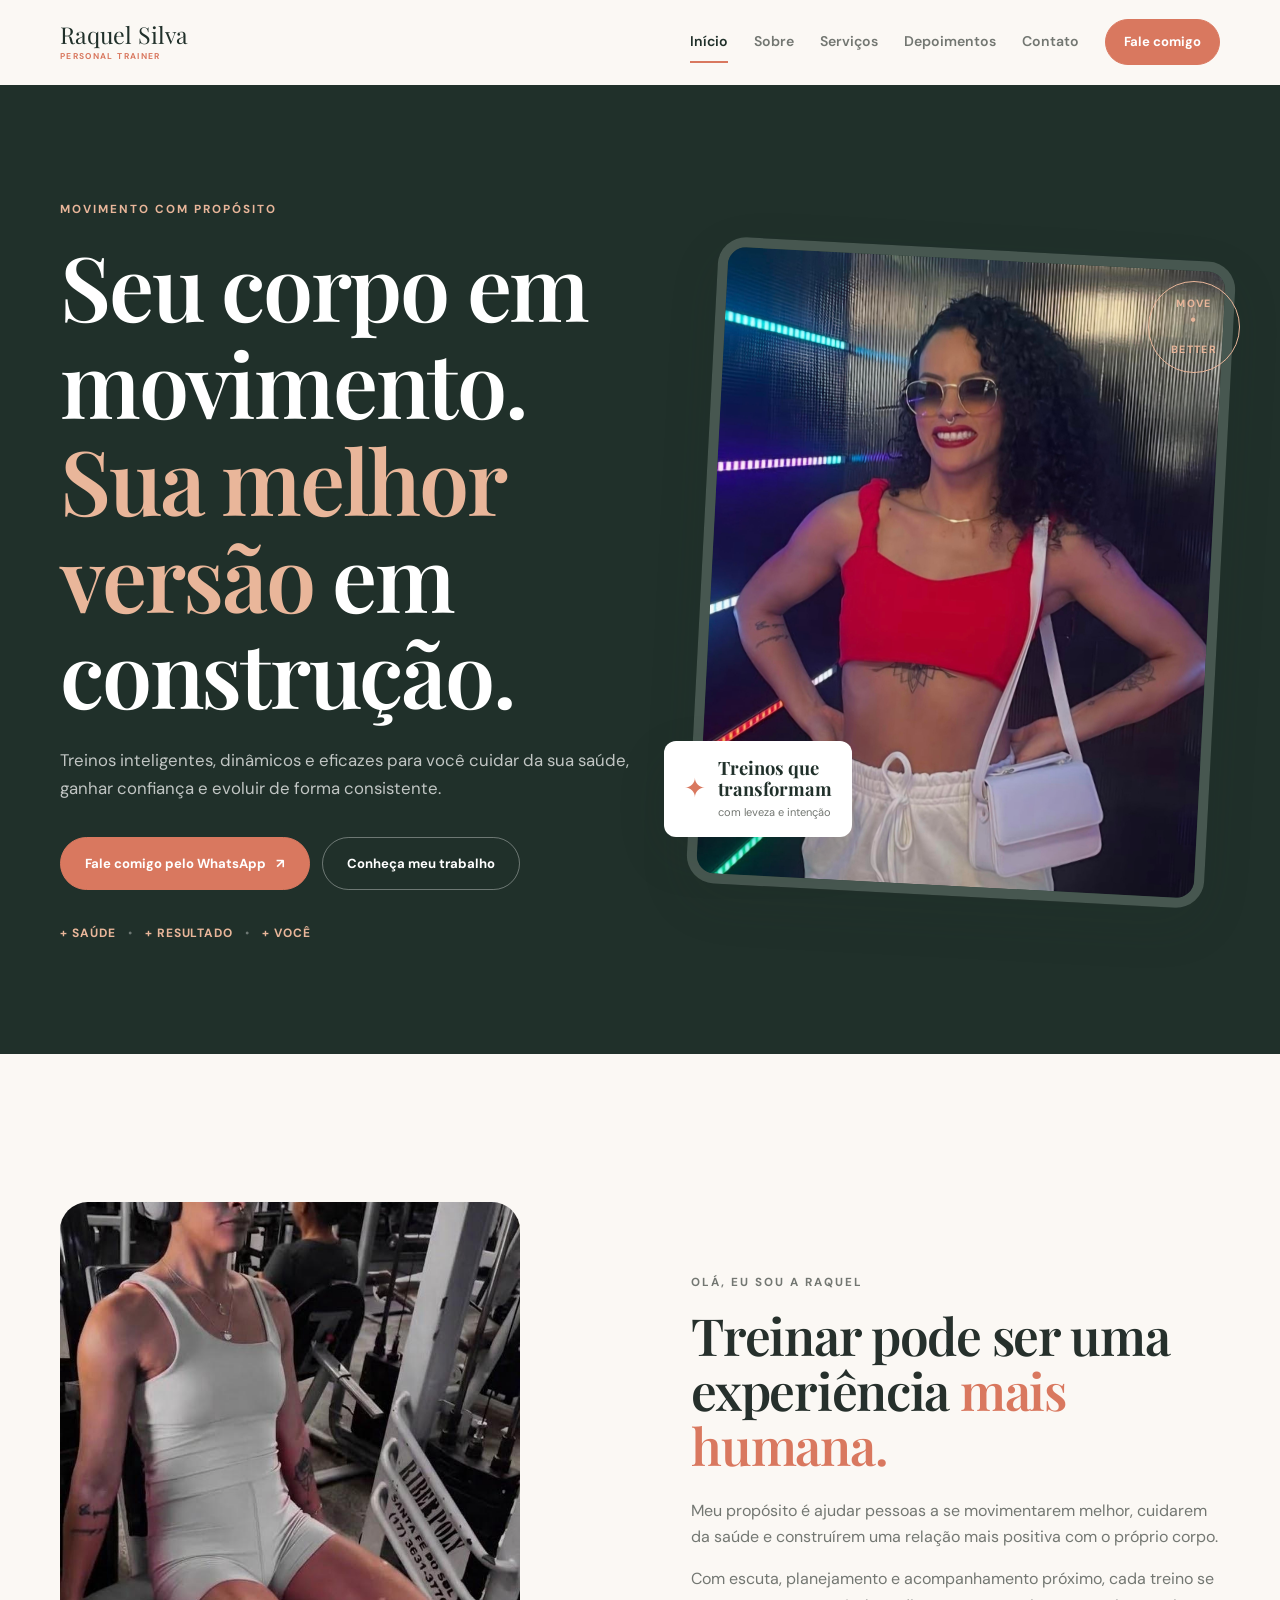
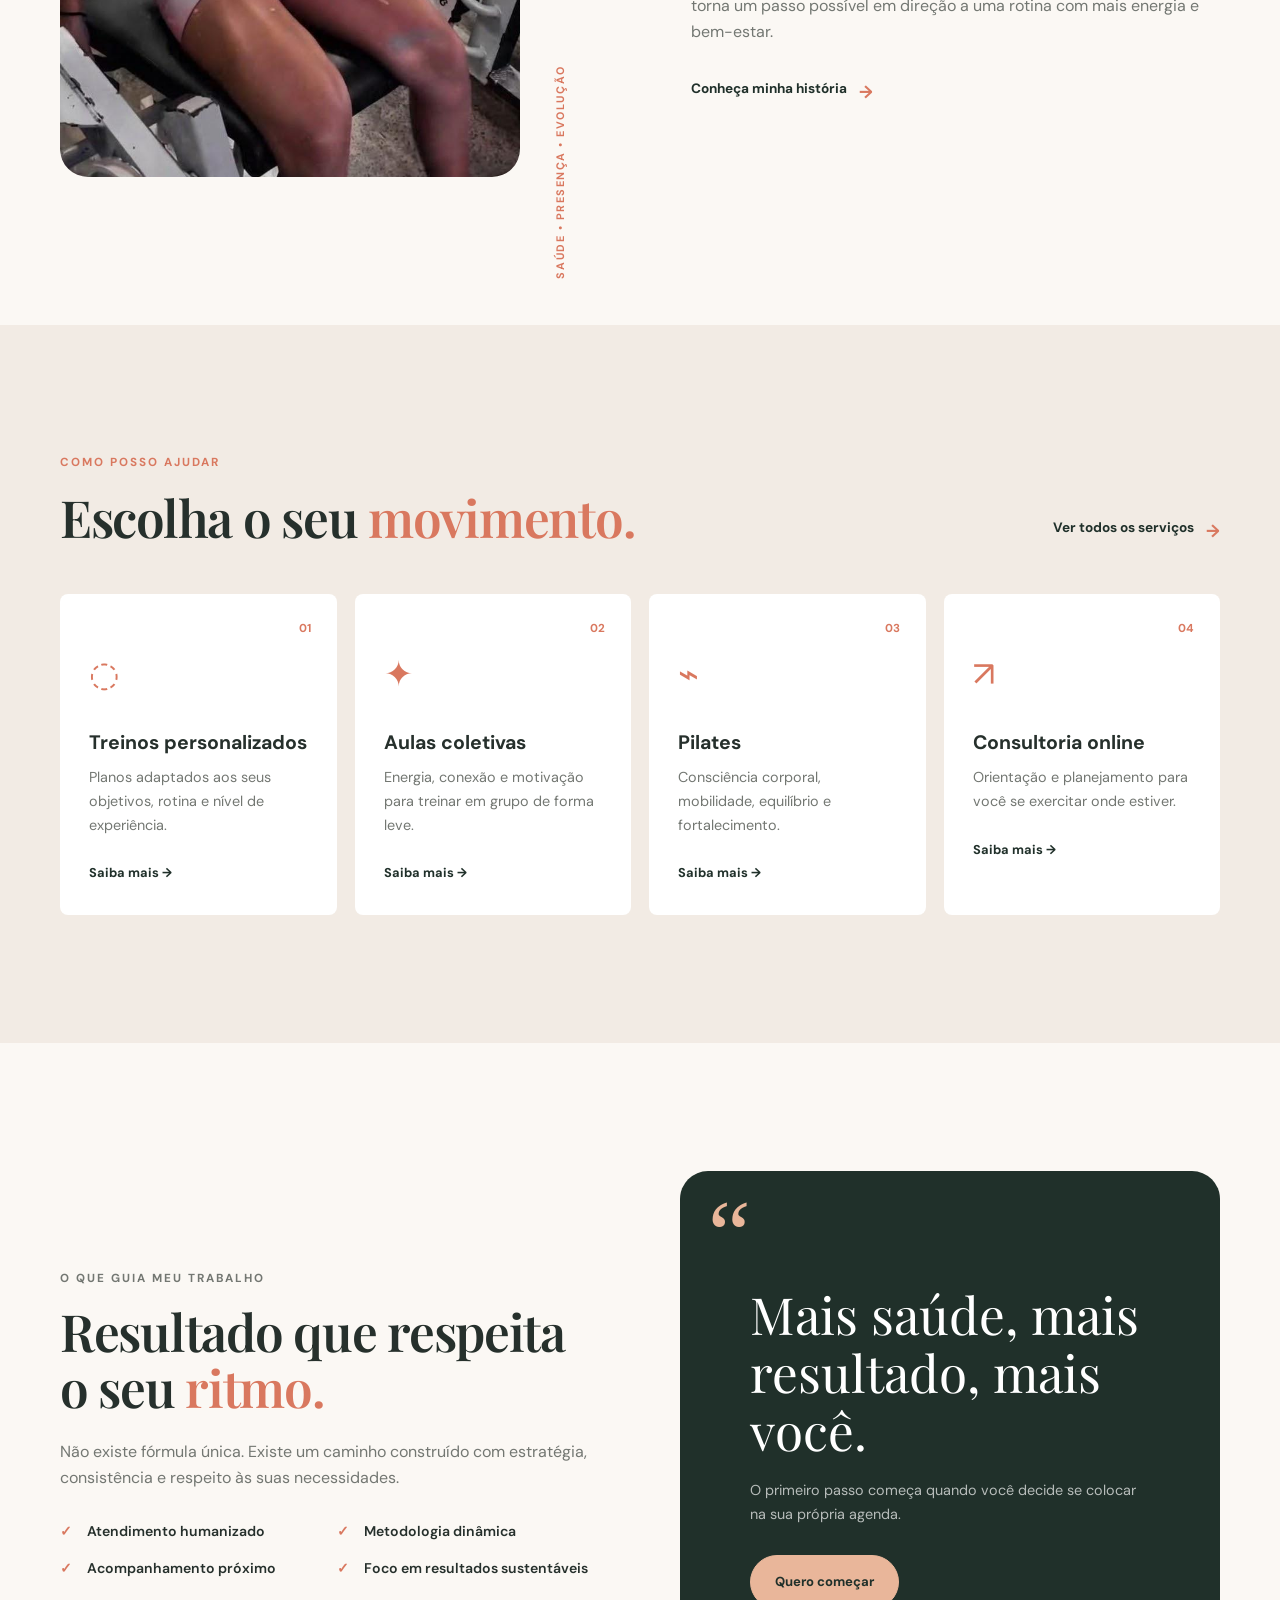
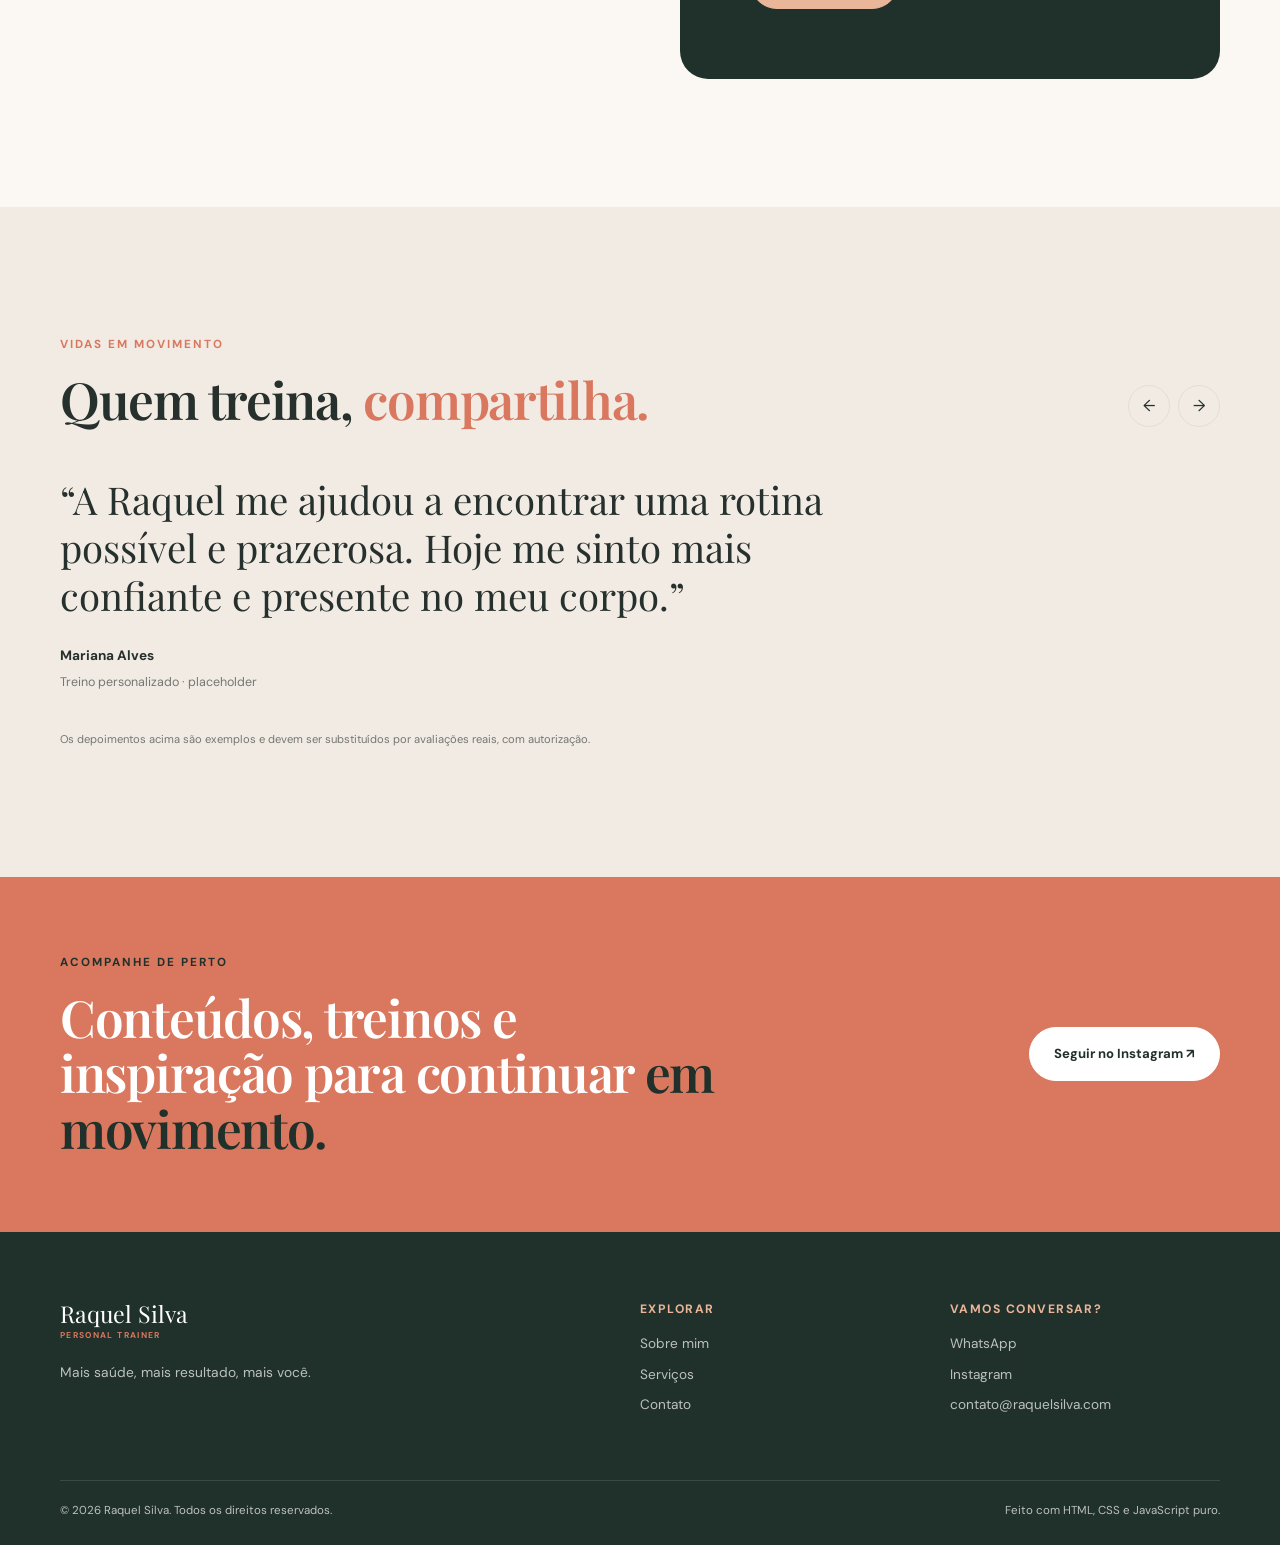
==== index.html @ 31d825fd "Commit Inicial" ====
<!DOCTYPE html>
<html lang="pt-BR">
<head>
  <meta charset="UTF-8">
  <meta name="viewport" content="width=device-width, initial-scale=1.0">
  <meta name="description" content="Raquel Silva Personal Trainer: treinos inteligentes, Pilates, aulas coletivas e consultoria online em Novo Gama, Santa Maria, Gama e proximidades.">
  <meta name="theme-color" content="#20302a">
  <meta property="og:title" content="Raquel Silva | Personal Trainer">
  <meta property="og:description" content="Mais saúde, mais resultado, mais você.">
  <title>Raquel Silva | Personal Trainer</title>
  <link rel="preconnect" href="https://fonts.googleapis.com">
  <link rel="preconnect" href="https://fonts.gstatic.com" crossorigin>
  <link href="https://fonts.googleapis.com/css2?family=DM+Sans:wght@400;500;600;700&family=Playfair+Display:wght@600;700&display=swap" rel="stylesheet">
  <link rel="stylesheet" href="assets/css/style.css">
  <link rel="stylesheet" href="assets/css/responsive.css">
  <script defer src="assets/js/main.js"></script>
  <script defer src="assets/js/carousel.js"></script>
</head>
<body>
  <a class="skip-link" href="#conteudo">Pular para o conteúdo</a>
  <header class="site-header" id="topo">
    <div class="container nav-wrapper">
      <a class="brand" href="index.html" aria-label="Raquel Silva, página inicial"><span>Raquel Silva</span><small>PERSONAL TRAINER</small></a>
      <button class="menu-toggle" type="button" aria-expanded="false" aria-controls="menu-principal" aria-label="Abrir menu"><span></span><span></span><span></span></button>
      <nav class="main-nav" id="menu-principal" aria-label="Navegação principal">
        <a class="active" href="index.html">Início</a><a href="sobre.html">Sobre</a><a href="servicos.html">Serviços</a><a href="index.html#depoimentos">Depoimentos</a><a href="contato.html">Contato</a>
        <a class="button button-small" data-whatsapp href="#">Fale comigo</a>
      </nav>
    </div>
  </header>

  <main id="conteudo">
    <section class="hero section-dark">
      <div class="container hero-grid">
        <div class="hero-copy reveal">
          <p class="eyebrow">Movimento com propósito</p>
          <h1>Seu corpo em movimento. <em>Sua melhor versão</em> em construção.</h1>
          <p class="hero-text">Treinos inteligentes, dinâmicos e eficazes para você cuidar da sua saúde, ganhar confiança e evoluir de forma consistente.</p>
          <div class="button-group"><a class="button" data-whatsapp href="#">Fale comigo pelo WhatsApp <span>↗</span></a><a class="button button-ghost-light" href="sobre.html">Conheça meu trabalho</a></div>
          <div class="hero-proof"><strong>+ saúde</strong><span>•</span><strong>+ resultado</strong><span>•</span><strong>+ você</strong></div>
        </div>
        <div class="hero-visual reveal" aria-label="Imagem ilustrativa de treino funcional">
          <div class="image-frame"><img src="assets/images/raquel/raquel.jpg" alt="Mulher realizando exercício físico em um ambiente iluminado" fetchpriority="high"></div>
          <div class="floating-card"><span class="spark">✦</span><div><strong>Treinos que<br>transformam</strong><small>com leveza e intenção</small></div></div>
          <div class="circle-stamp">MOVE<br><span>•</span><br>BETTER</div>
        </div>
      </div>
    </section>

    <section class="section intro-section">
      <div class="container two-columns align-center">
        <div class="image-stack reveal"><div class="image-frame image-frame-small"><img src="assets/images/raquel/raquel_treinando.jpg" alt="Pessoa praticando exercício com atenção e equilíbrio" loading="lazy"></div><span class="vertical-label">SAÚDE • PRESENÇA • EVOLUÇÃO</span></div>
        <div class="section-copy reveal"><p class="eyebrow">Olá, eu sou a Raquel</p><h2>Treinar pode ser uma experiência <em>mais humana.</em></h2><p>Meu propósito é ajudar pessoas a se movimentarem melhor, cuidarem da saúde e construírem uma relação mais positiva com o próprio corpo.</p><p>Com escuta, planejamento e acompanhamento próximo, cada treino se torna um passo possível em direção a uma rotina com mais energia e bem-estar.</p><a class="text-link" href="sobre.html">Conheça minha história <span>→</span></a></div>
      </div>
    </section>

    <section class="section section-soft" id="servicos">
      <div class="container"><div class="section-heading"><div><p class="eyebrow">Como posso ajudar</p><h2>Escolha o seu <em>movimento.</em></h2></div><a class="text-link desktop-only" href="servicos.html">Ver todos os serviços <span>→</span></a></div>
        <div class="services-grid">
          <article class="service-card reveal"><span class="card-number">01</span><div class="service-icon">◌</div><h3>Treinos personalizados</h3><p>Planos adaptados aos seus objetivos, rotina e nível de experiência.</p><a href="servicos.html#personalizados" aria-label="Saiba mais sobre treinos personalizados">Saiba mais →</a></article>
          <article class="service-card reveal"><span class="card-number">02</span><div class="service-icon">✦</div><h3>Aulas coletivas</h3><p>Energia, conexão e motivação para treinar em grupo de forma leve.</p><a href="servicos.html#coletivas" aria-label="Saiba mais sobre aulas coletivas">Saiba mais →</a></article>
          <article class="service-card reveal"><span class="card-number">03</span><div class="service-icon">⌁</div><h3>Pilates</h3><p>Consciência corporal, mobilidade, equilíbrio e fortalecimento.</p><a href="servicos.html#pilates" aria-label="Saiba mais sobre Pilates">Saiba mais →</a></article>
          <article class="service-card reveal"><span class="card-number">04</span><div class="service-icon">↗</div><h3>Consultoria online</h3><p>Orientação e planejamento para você se exercitar onde estiver.</p><a href="servicos.html#online" aria-label="Saiba mais sobre consultoria online">Saiba mais →</a></article>
        </div>
      </div>
    </section>

    <section class="section philosophy-section"><div class="container philosophy-grid"><div class="section-copy reveal"><p class="eyebrow">O que guia meu trabalho</p><h2>Resultado que respeita o seu <em>ritmo.</em></h2><p>Não existe fórmula única. Existe um caminho construído com estratégia, consistência e respeito às suas necessidades.</p><ul class="check-list"><li>Atendimento humanizado</li><li>Metodologia dinâmica</li><li>Acompanhamento próximo</li><li>Foco em resultados sustentáveis</li></ul></div><div class="quote-card reveal"><span class="quote-mark">“</span><blockquote>Mais saúde, mais resultado, mais você.</blockquote><p>O primeiro passo começa quando você decide se colocar na sua própria agenda.</p><a class="button" data-whatsapp href="#">Quero começar</a></div></div></section>

    <section class="section section-soft" id="depoimentos"><div class="container"><div class="section-heading"><div><p class="eyebrow">Vidas em movimento</p><h2>Quem treina, <em>compartilha.</em></h2></div><div class="carousel-controls"><button class="carousel-button" data-carousel-prev aria-label="Depoimento anterior">←</button><button class="carousel-button" data-carousel-next aria-label="Próximo depoimento">→</button></div></div>
      <div class="testimonials" data-carousel><article class="testimonial active"><p>“A Raquel me ajudou a encontrar uma rotina possível e prazerosa. Hoje me sinto mais confiante e presente no meu corpo.”</p><strong>Mariana Alves</strong><small>Treino personalizado · placeholder</small></article><article class="testimonial"><p>“As aulas são dinâmicas e acolhedoras. Saio de cada encontro com a sensação de que fiz algo por mim.”</p><strong>Camila Rocha</strong><small>Pilates · placeholder</small></article><article class="testimonial"><p>“O acompanhamento online trouxe organização para os meus treinos e respeitou completamente o meu ritmo.”</p><strong>Juliana Martins</strong><small>Consultoria online · placeholder</small></article></div><p class="placeholder-note">Os depoimentos acima são exemplos e devem ser substituídos por avaliações reais, com autorização.</p>
    </div></section>

    <section class="instagram-banner"><div class="container instagram-content"><div><p class="eyebrow">Acompanhe de perto</p><h2>Conteúdos, treinos e inspiração para continuar <em>em movimento.</em></h2></div><a class="button button-light" data-instagram href="#" target="_blank" rel="noopener noreferrer">Seguir no Instagram ↗</a></div></section>
  </main>
  <footer class="site-footer"><div class="container footer-grid"><div><a class="brand brand-light" href="index.html"><span>Raquel Silva</span><small>PERSONAL TRAINER</small></a><p>Mais saúde, mais resultado, mais você.</p></div><div><h3>Explorar</h3><a href="sobre.html">Sobre mim</a><a href="servicos.html">Serviços</a><a href="contato.html">Contato</a></div><div><h3>Vamos conversar?</h3><a data-whatsapp href="#">WhatsApp</a><a data-instagram href="#" target="_blank" rel="noopener noreferrer">Instagram</a><a href="mailto:contato@raquelsilva.com">contato@raquelsilva.com</a></div></div><div class="container footer-bottom"><span>© <span data-year></span> Raquel Silva. Todos os direitos reservados.</span><span>Feito com HTML, CSS e JavaScript puro.</span></div></footer>
</body>
</html>
---- assets/css/style.css ----
:root{--primary:#20302a;--primary-2:#2d4038;--secondary:#d9785f;--accent:#e9b69a;--bg:#fbf8f4;--surface:#fff;--soft:#f2ebe4;--text:#26302c;--muted:#737772;--line:#e5ddd5;--success:#25d366;--shadow:0 18px 50px rgba(32,48,42,.12);--radius:8px;--radius-lg:28px;--transition:250ms ease}*{box-sizing:border-box;margin:0;padding:0}html{scroll-behavior:smooth}body{background:var(--bg);color:var(--text);font-family:'DM Sans',sans-serif;font-size:16px;line-height:1.65;overflow-x:hidden}body.menu-open{overflow:hidden}img{display:block;max-width:100%;height:auto}a{color:inherit;text-decoration:none}button,input,textarea,select{font:inherit}button{cursor:pointer}h1,h2{font-family:'Playfair Display',serif;font-weight:600;line-height:1.08;letter-spacing:-.025em}h1{font-size:clamp(2.8rem,7vw,5.8rem)}h2{font-size:clamp(2.1rem,4vw,3.8rem)}h3{line-height:1.2}.container{width:min(1160px,calc(100% - 40px));margin-inline:auto}.narrow{max-width:780px}.section{padding:clamp(76px,10vw,140px) 0}.section-soft{background:var(--soft)}.section-dark{background:var(--primary);color:#fff}.center{text-align:center}.eyebrow{color:var(--secondary);font-size:.73rem;font-weight:700;letter-spacing:.17em;text-transform:uppercase;margin-bottom:18px}.section-dark .eyebrow{color:var(--accent)}em{color:var(--secondary);font-style:normal}.section-dark em{color:var(--accent)}.site-header{background:rgba(251,248,244,.94);border-bottom:1px solid transparent;position:sticky;top:0;z-index:20;transition:box-shadow var(--transition),background var(--transition)}.site-header.scrolled{box-shadow:0 8px 25px rgba(32,48,42,.08);border-color:var(--line)}.nav-wrapper{align-items:center;display:flex;justify-content:space-between;min-height:84px}.brand{display:flex;flex-direction:column;font-family:'Playfair Display',serif;font-size:1.45rem;line-height:1;color:var(--primary)}.brand small{color:var(--secondary);font-family:'DM Sans',sans-serif;font-size:.53rem;font-weight:700;letter-spacing:.16em;margin-top:7px}.brand-light{color:#fff}.main-nav{align-items:center;display:flex;gap:26px}.main-nav>a:not(.button){color:var(--muted);font-size:.88rem;font-weight:600;position:relative}.main-nav>a:not(.button):after{background:var(--secondary);bottom:-9px;content:'';height:2px;left:0;position:absolute;transform:scaleX(0);transform-origin:left;transition:transform var(--transition);width:100%}.main-nav>a:not(.button):hover,.main-nav>a.active{color:var(--primary)}.main-nav>a:hover:after,.main-nav>a.active:after{transform:scaleX(1)}.button{align-items:center;background:var(--secondary);border:1px solid var(--secondary);border-radius:99px;color:#fff;display:inline-flex;font-size:.82rem;font-weight:700;gap:10px;justify-content:center;padding:15px 24px;transition:transform var(--transition),background var(--transition),box-shadow var(--transition)}.button:hover{background:#c86650;box-shadow:0 10px 25px rgba(217,120,95,.25);transform:translateY(-2px)}.button-small{padding:11px 18px!important;color:#fff!important}.button-ghost-light{background:transparent;border-color:rgba(255,255,255,.35)}.button-ghost-light:hover{background:#fff;color:var(--primary)}.button-light{background:#fff;border-color:#fff;color:var(--primary)}.button-outline{background:transparent;border-color:var(--primary);color:var(--primary)}.button-outline:hover{background:var(--primary);color:#fff}.menu-toggle{background:none;border:0;display:none}.skip-link{background:var(--secondary);color:#fff;left:10px;padding:8px 14px;position:fixed;top:-100px;z-index:30}.skip-link:focus{top:10px}.hero{padding:clamp(70px,9vw,130px) 0 110px}.hero-grid{align-items:center;display:grid;gap:70px;grid-template-columns:1.05fr .95fr}.hero-copy h1{margin-bottom:26px;max-width:720px}.hero-text{color:rgba(255,255,255,.72);font-size:1.05rem;max-width:570px}.button-group{display:flex;flex-wrap:wrap;gap:12px;margin:34px 0}.hero-proof{align-items:center;color:var(--accent);display:flex;font-size:.75rem;gap:12px;letter-spacing:.08em;text-transform:uppercase}.hero-proof span{color:rgba(255,255,255,.35)}.hero-visual{position:relative}.image-frame{border-radius:var(--radius-lg);overflow:hidden}.hero-visual .image-frame{aspect-ratio:4/5;background:var(--primary-2);border:10px solid rgba(255,255,255,.12);box-shadow:var(--shadow);transform:rotate(3deg)}.hero-visual img{height:100%;object-fit:cover;width:100%}.floating-card{align-items:center;background:#fff;border-radius:12px;bottom:9%;box-shadow:var(--shadow);color:var(--primary);display:flex;gap:12px;left:-38px;padding:16px 20px;position:absolute}.floating-card strong{display:block;font-family:'Playfair Display',serif;font-size:1.15rem;line-height:1.15}.floating-card small{color:var(--muted);display:block;font-size:.69rem;margin-top:4px}.spark{color:var(--secondary);font-size:1.6rem}.circle-stamp{align-items:center;border:1px solid var(--accent);border-radius:50%;color:var(--accent);display:flex;flex-direction:column;font-size:.66rem;font-weight:700;height:92px;justify-content:center;letter-spacing:.12em;line-height:1.25;position:absolute;right:-20px;text-align:center;top:5%;width:92px}.circle-stamp span{font-size:1rem}.two-columns{display:grid;gap:clamp(45px,8vw,110px);grid-template-columns:1fr 1fr}.align-center{align-items:center}.image-stack{padding:20px 25px 20px 0;position:relative}.image-frame-small{aspect-ratio:4/5;max-width:460px}.image-frame-small img{height:100%;object-fit:cover;width:100%}.vertical-label{bottom:16px;color:var(--secondary);font-size:.68rem;font-weight:700;letter-spacing:.14em;position:absolute;right:-78px;transform:rotate(-90deg)}.section-copy h2{margin-bottom:24px}.section-copy p{color:var(--muted);margin-bottom:16px}.text-link{color:var(--primary);display:inline-flex;font-size:.85rem;font-weight:700;gap:12px;margin-top:16px}.text-link span{color:var(--secondary);font-size:1.1rem;transition:transform var(--transition)}.text-link:hover span{transform:translateX(5px)}.section-heading{align-items:end;display:flex;justify-content:space-between;margin-bottom:48px}.section-heading h2{max-width:650px}.services-grid{display:grid;gap:18px;grid-template-columns:repeat(4,1fr)}.service-card{background:var(--surface);border:1px solid transparent;border-radius:var(--radius);min-height:310px;padding:28px;position:relative;transition:transform var(--transition),box-shadow var(--transition)}.service-card:hover{box-shadow:var(--shadow);transform:translateY(-7px)}.card-number{color:var(--secondary);font-size:.72rem;font-weight:700;position:absolute;right:25px;top:24px}.service-icon{color:var(--secondary);font-size:2.2rem;margin:22px 0 28px}.service-card h3{font-size:1.22rem;margin-bottom:12px}.service-card p{color:var(--muted);font-size:.9rem;margin-bottom:22px}.service-card a{color:var(--primary);font-size:.8rem;font-weight:700}.philosophy-grid{align-items:center;display:grid;gap:80px;grid-template-columns:1fr 1fr}.check-list{display:grid;gap:14px;grid-template-columns:1fr 1fr;list-style:none;margin-top:28px}.check-list li{font-size:.88rem;font-weight:600;padding-left:27px;position:relative}.check-list li:before{color:var(--secondary);content:'✓';font-weight:700;left:0;position:absolute}.quote-card{background:var(--primary);border-radius:var(--radius-lg);color:#fff;padding:clamp(34px,6vw,70px);position:relative}.quote-mark{color:var(--accent);font-family:Georgia,serif;font-size:6rem;left:28px;line-height:1;position:absolute;top:15px}.quote-card blockquote{font-family:'Playfair Display',serif;font-size:clamp(2rem,4vw,3.2rem);line-height:1.13;margin:45px 0 20px}.quote-card p{color:rgba(255,255,255,.68);font-size:.9rem;margin-bottom:28px}.quote-card .button{background:var(--accent);border-color:var(--accent);color:var(--primary)}.carousel-controls{display:flex;gap:8px}.carousel-button{background:transparent;border:1px solid var(--line);border-radius:50%;color:var(--primary);height:42px;transition:all var(--transition);width:42px}.carousel-button:hover{background:var(--primary);color:#fff}.testimonials{min-height:180px;position:relative}.testimonial{display:none;max-width:800px}.testimonial.active{display:block}.testimonial p{font-family:'Playfair Display',serif;font-size:clamp(1.6rem,3vw,2.4rem);line-height:1.25;margin-bottom:26px}.testimonial strong,.testimonial small{display:block}.testimonial strong{font-size:.85rem}.testimonial small{color:var(--muted);font-size:.78rem;margin-top:4px}.placeholder-note{color:var(--muted);font-size:.7rem;margin-top:38px}.instagram-banner{background:var(--secondary);color:#fff;padding:76px 0}.instagram-content{align-items:center;display:flex;gap:30px;justify-content:space-between}.instagram-banner .eyebrow{color:var(--primary)}.instagram-banner h2{font-size:clamp(2rem,4vw,3.5rem);max-width:700px}.instagram-banner em{color:var(--primary)}.site-footer{background:var(--primary);color:rgba(255,255,255,.7);padding:70px 0 25px}.footer-grid{display:grid;gap:40px;grid-template-columns:2fr 1fr 1fr}.footer-grid p{font-size:.86rem;margin-top:20px}.footer-grid h3{color:var(--accent);font-size:.76rem;letter-spacing:.12em;margin-bottom:17px;text-transform:uppercase}.footer-grid>div>a:not(.brand){display:block;font-size:.85rem;margin:8px 0}.footer-grid>div>a:not(.brand):hover{color:#fff}.footer-bottom{border-top:1px solid rgba(255,255,255,.12);display:flex;font-size:.72rem;justify-content:space-between;margin-top:55px;padding-top:20px}.page-hero{padding:100px 0}.page-hero h1{max-width:800px}.page-hero p:not(.eyebrow){color:rgba(255,255,255,.7);font-size:1.05rem;margin-top:25px;max-width:620px}.values-grid{display:grid;gap:18px;grid-template-columns:repeat(4,1fr)}.value-card{background:#fff;border-radius:var(--radius);padding:30px}.value-card span,.detail-number{color:var(--secondary);font-size:.75rem;font-weight:700}.value-card h3{font-size:1.2rem;margin:35px 0 12px}.value-card p{color:var(--muted);font-size:.9rem}.cta-section{background:var(--accent);padding:100px 0}.cta-section h2{margin-bottom:16px}.cta-section p:not(.eyebrow){margin-bottom:28px}.service-details{display:grid;gap:0}.service-detail{border-bottom:1px solid var(--line);display:grid;gap:40px;grid-template-columns:80px 1fr;padding:60px 0}.service-detail:first-child{padding-top:0}.service-detail h2{font-size:clamp(2rem,4vw,3.4rem);margin:8px 0 18px}.service-detail>div:last-child>p:not(.eyebrow){color:var(--muted);max-width:760px}.detail-columns{display:grid;gap:28px;grid-template-columns:1fr 1fr;margin:30px 0}.detail-columns h3{font-size:.9rem;margin-bottom:7px}.detail-columns p{color:var(--muted);font-size:.88rem}.contact-grid{display:grid;gap:80px;grid-template-columns:.8fr 1.2fr}.contact-intro h2{margin-bottom:22px}.contact-intro>p:not(.eyebrow){color:var(--muted);margin-bottom:35px}.contact-line{align-items:center;border-bottom:1px solid var(--line);display:flex;gap:16px;padding:17px 0}.contact-icon{align-items:center;border:1px solid var(--accent);border-radius:50%;color:var(--secondary);display:flex;font-size:1.1rem;height:39px;justify-content:center;width:39px}.contact-line small,.contact-line strong{display:block}.contact-line small{color:var(--muted);font-size:.7rem}.contact-line strong{font-size:.9rem}.availability{display:grid;gap:4px;margin-top:30px}.availability strong{font-size:.78rem;text-transform:uppercase}.availability span{color:var(--muted);font-size:.8rem}.form-card{background:#fff;border-radius:var(--radius-lg);box-shadow:var(--shadow);padding:clamp(25px,4vw,48px)}.form-row{display:grid;gap:18px;grid-template-columns:1fr 1fr}.field{margin-bottom:19px}.field label{display:block;font-size:.8rem;font-weight:700;margin-bottom:7px}.field input,.field select,.field textarea{background:var(--bg);border:1px solid var(--line);border-radius:5px;color:var(--text);outline:none;padding:13px 14px;resize:vertical;width:100%}.field input:focus,.field select:focus,.field textarea:focus{border-color:var(--secondary);box-shadow:0 0 0 3px rgba(217,120,95,.12)}.field.invalid input,.field.invalid select,.field.invalid textarea{border-color:#bd4c4c}.field-error{color:#bd4c4c;display:block;font-size:.7rem;min-height:18px;margin-top:4px}.checkbox-field{align-items:flex-start;display:flex;font-size:.75rem;gap:9px;margin:4px 0}.checkbox-field input{accent-color:var(--secondary);margin-top:4px}.checkbox-field+.field-error{margin-left:24px}.form-feedback{font-size:.82rem;margin-top:17px}.form-feedback.success{color:#2a7c50}.form-feedback.error{color:#bd4c4c}

.reveal{opacity:0;transform:translateY(18px);transition:opacity .7s ease,transform .7s ease}.reveal.is-visible{opacity:1;transform:none}
---- assets/css/responsive.css ----
@media (max-width:960px){.main-nav{gap:15px}.services-grid,.values-grid{grid-template-columns:repeat(2,1fr)}.hero-grid{gap:45px}.philosophy-grid{gap:45px}.contact-grid{gap:45px}}
@media (max-width:760px){.container{width:min(100% - 32px,560px)}.nav-wrapper{min-height:72px}.menu-toggle{display:flex;flex-direction:column;gap:5px;padding:8px;position:relative;z-index:22}.menu-toggle span{background:var(--primary);display:block;height:2px;transition:transform var(--transition),opacity var(--transition);width:24px}.menu-toggle[aria-expanded=true] span:nth-child(1){transform:translateY(7px) rotate(45deg)}.menu-toggle[aria-expanded=true] span:nth-child(2){opacity:0}.menu-toggle[aria-expanded=true] span:nth-child(3){transform:translateY(-7px) rotate(-45deg)}.main-nav{align-items:flex-start;background:var(--bg);flex-direction:column;gap:0;height:calc(100vh - 72px);left:0;padding:30px 24px;position:fixed;top:72px;transform:translateX(100%);transition:transform var(--transition);width:100%;z-index:21}.main-nav.open{transform:translateX(0)}.main-nav>a:not(.button){border-bottom:1px solid var(--line);font-size:1.1rem;padding:15px 0;width:100%}.main-nav>a:not(.button):after{display:none}.main-nav .button{margin-top:25px;width:100%}.hero{padding:70px 0 90px}.hero-grid,.two-columns,.philosophy-grid,.contact-grid{grid-template-columns:1fr}.hero-copy h1{font-size:clamp(2.7rem,13vw,4.3rem)}.hero-visual{margin:20px auto 0;max-width:480px;width:90%}.floating-card{bottom:8%;left:-15px}.circle-stamp{right:-14px}.section{padding:75px 0}.image-stack{margin:0 auto;max-width:450px;width:90%}.section-heading{align-items:flex-start;flex-direction:column;gap:18px}.desktop-only{display:none}.services-grid,.values-grid{grid-template-columns:1fr 1fr}.service-card{min-height:260px;padding:23px}.service-icon{margin:15px 0 20px}.check-list{grid-template-columns:1fr}.quote-card{margin-top:20px}.instagram-content{align-items:flex-start;flex-direction:column}.instagram-content .button{width:100%}.footer-grid{grid-template-columns:1fr 1fr}.footer-grid>div:first-child{grid-column:1/-1}.footer-bottom{flex-direction:column;gap:8px}.page-hero{padding:76px 0}.service-detail{gap:16px;grid-template-columns:45px 1fr;padding:45px 0}.detail-columns{grid-template-columns:1fr}.form-row{grid-template-columns:1fr}}
@media (max-width:420px){.services-grid,.values-grid{grid-template-columns:1fr}.service-card{min-height:0}.hero-proof{font-size:.65rem;gap:7px}.floating-card{padding:12px 14px}.floating-card strong{font-size:1rem}.circle-stamp{height:76px;width:76px}.footer-grid{grid-template-columns:1fr}.footer-grid>div:first-child{grid-column:auto}.button-group .button{width:100%}}
@media (prefers-reduced-motion:reduce){html{scroll-behavior:auto}*,*:before,*:after{animation-duration:.01ms!important;animation-iteration-count:1!important;scroll-behavior:auto!important;transition-duration:.01ms!important}}
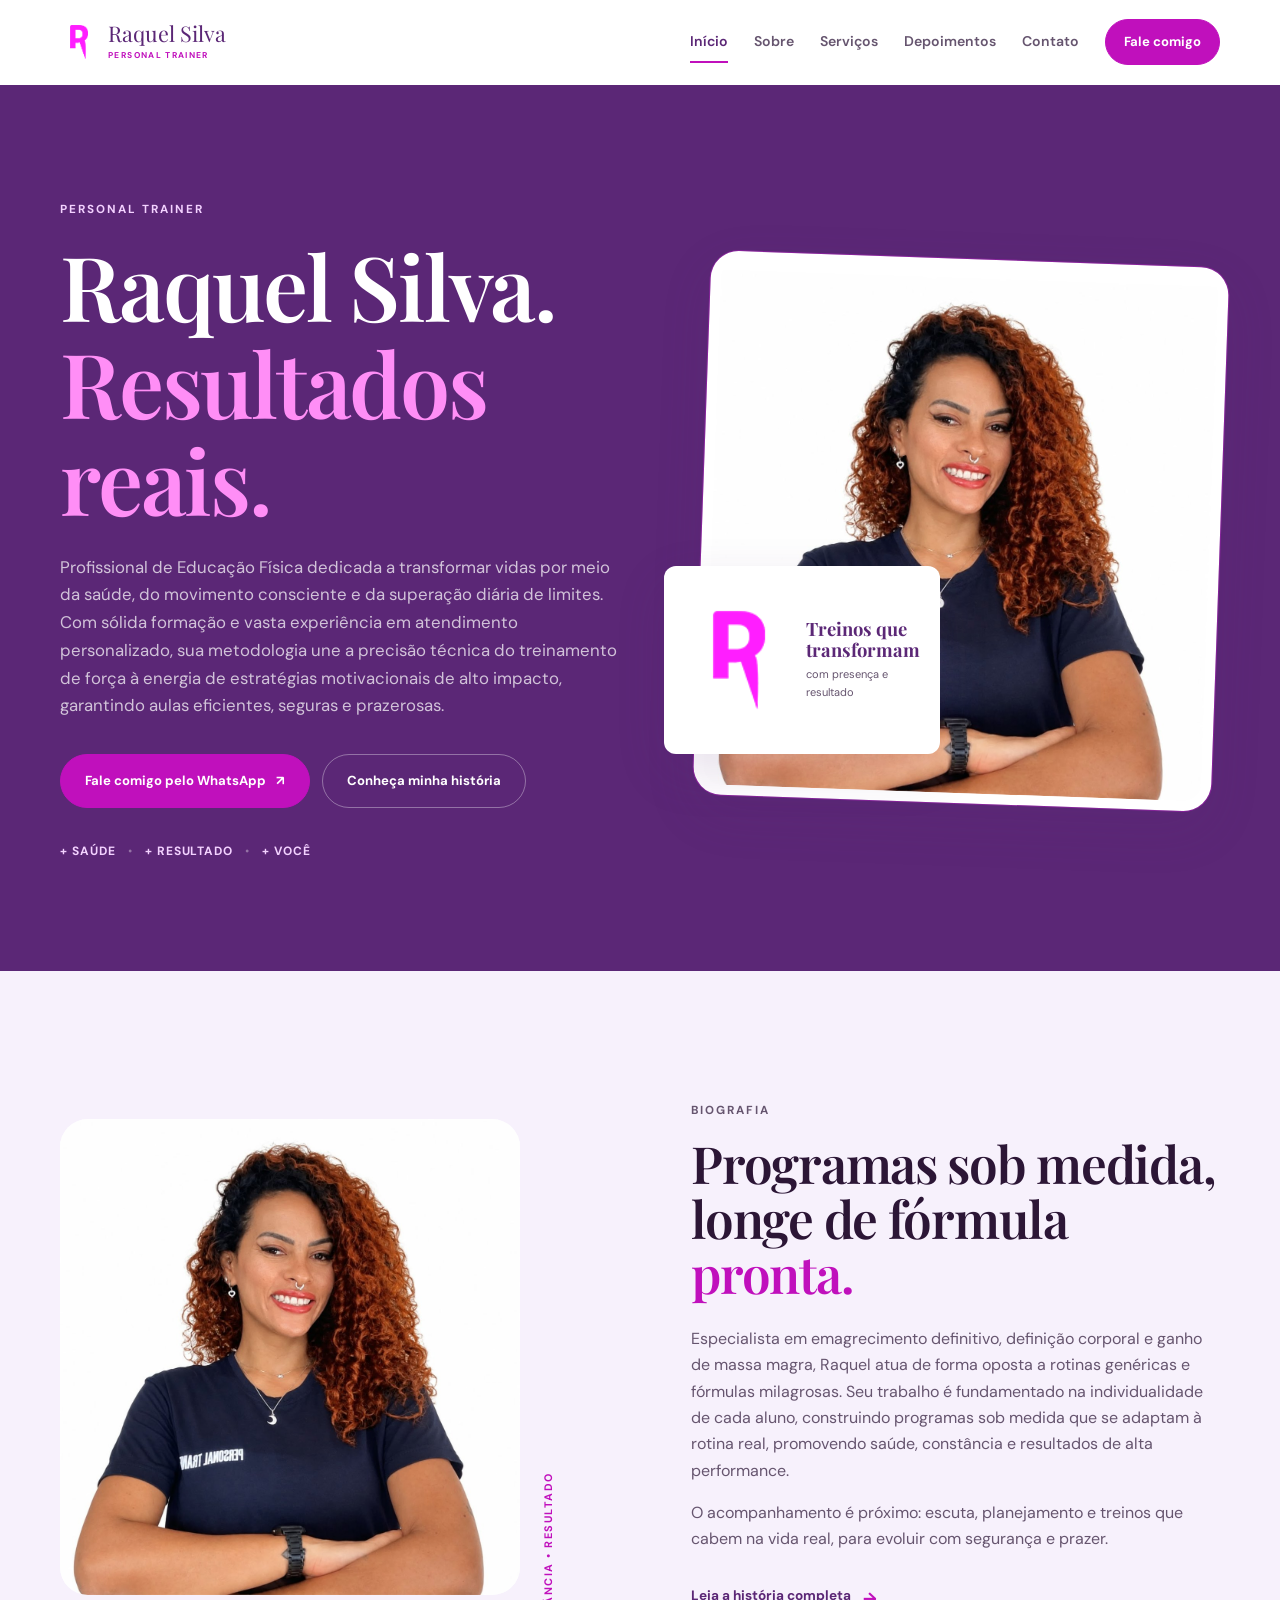
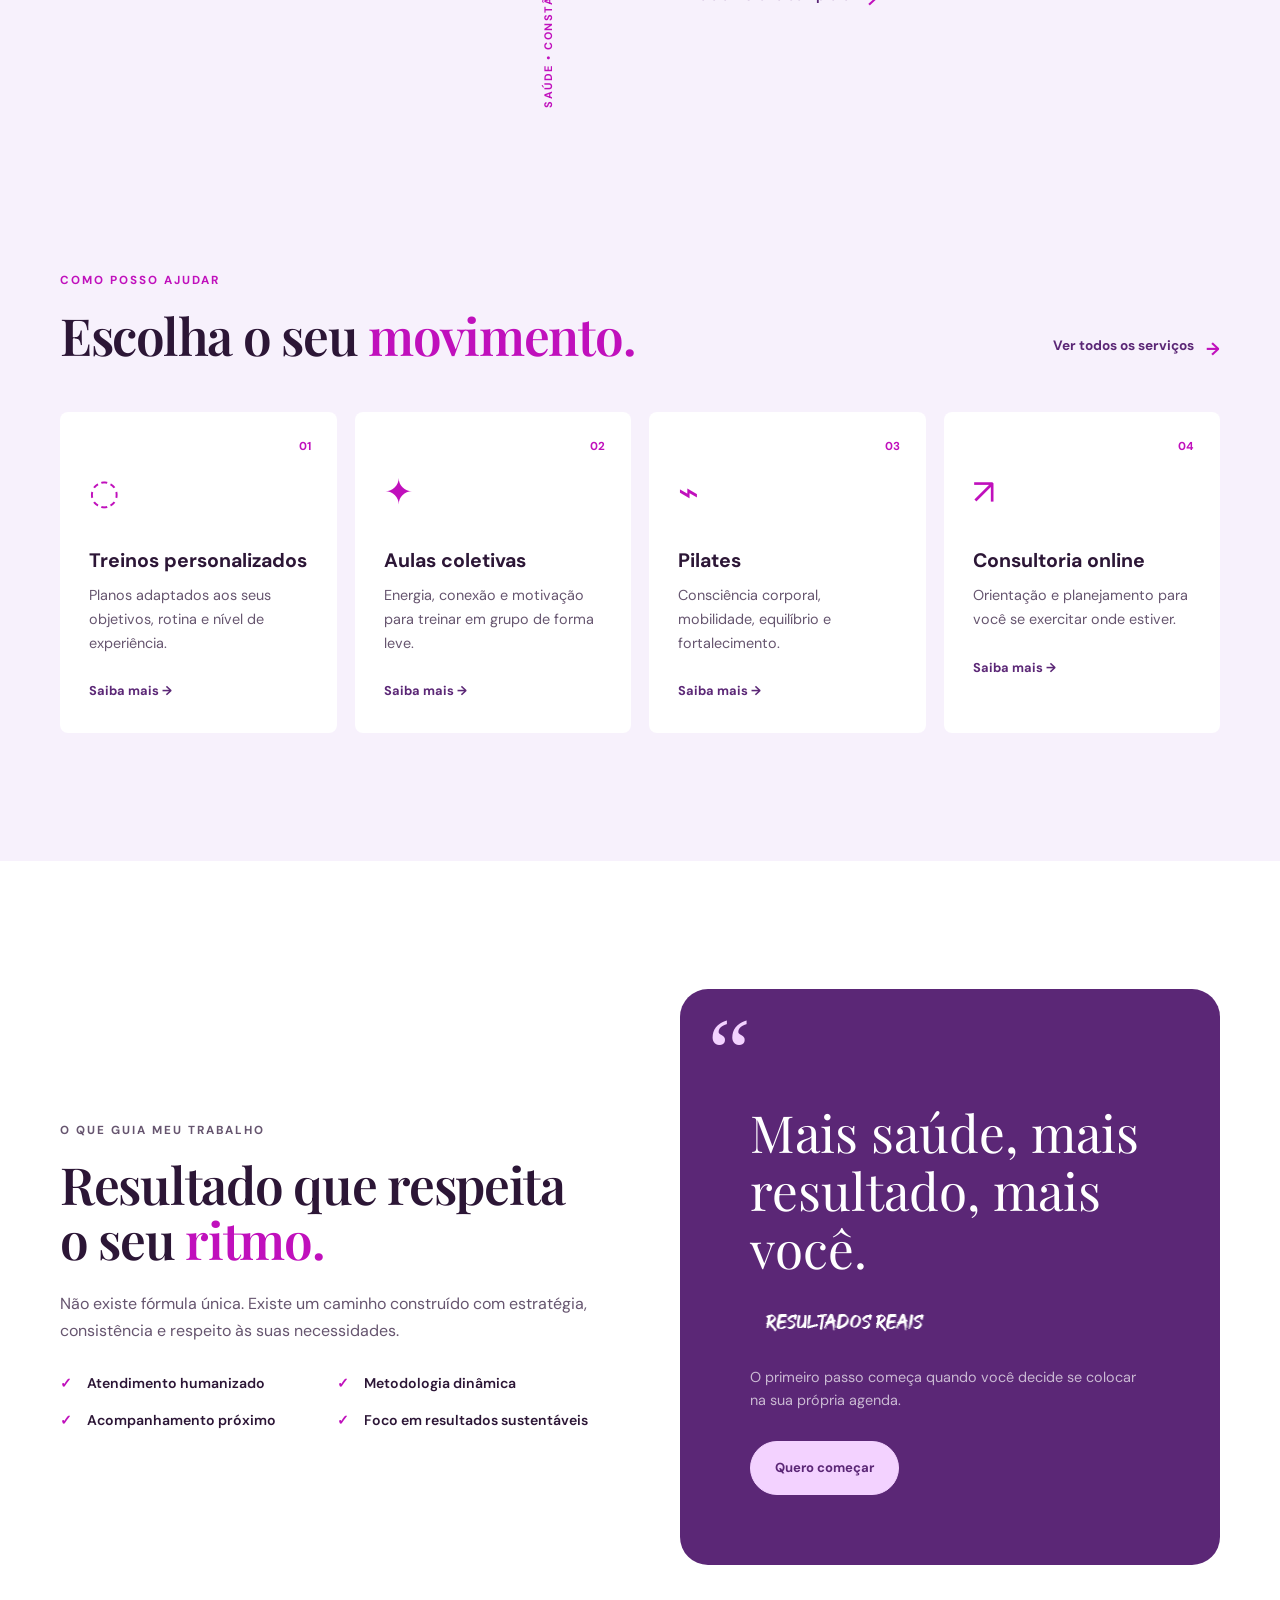
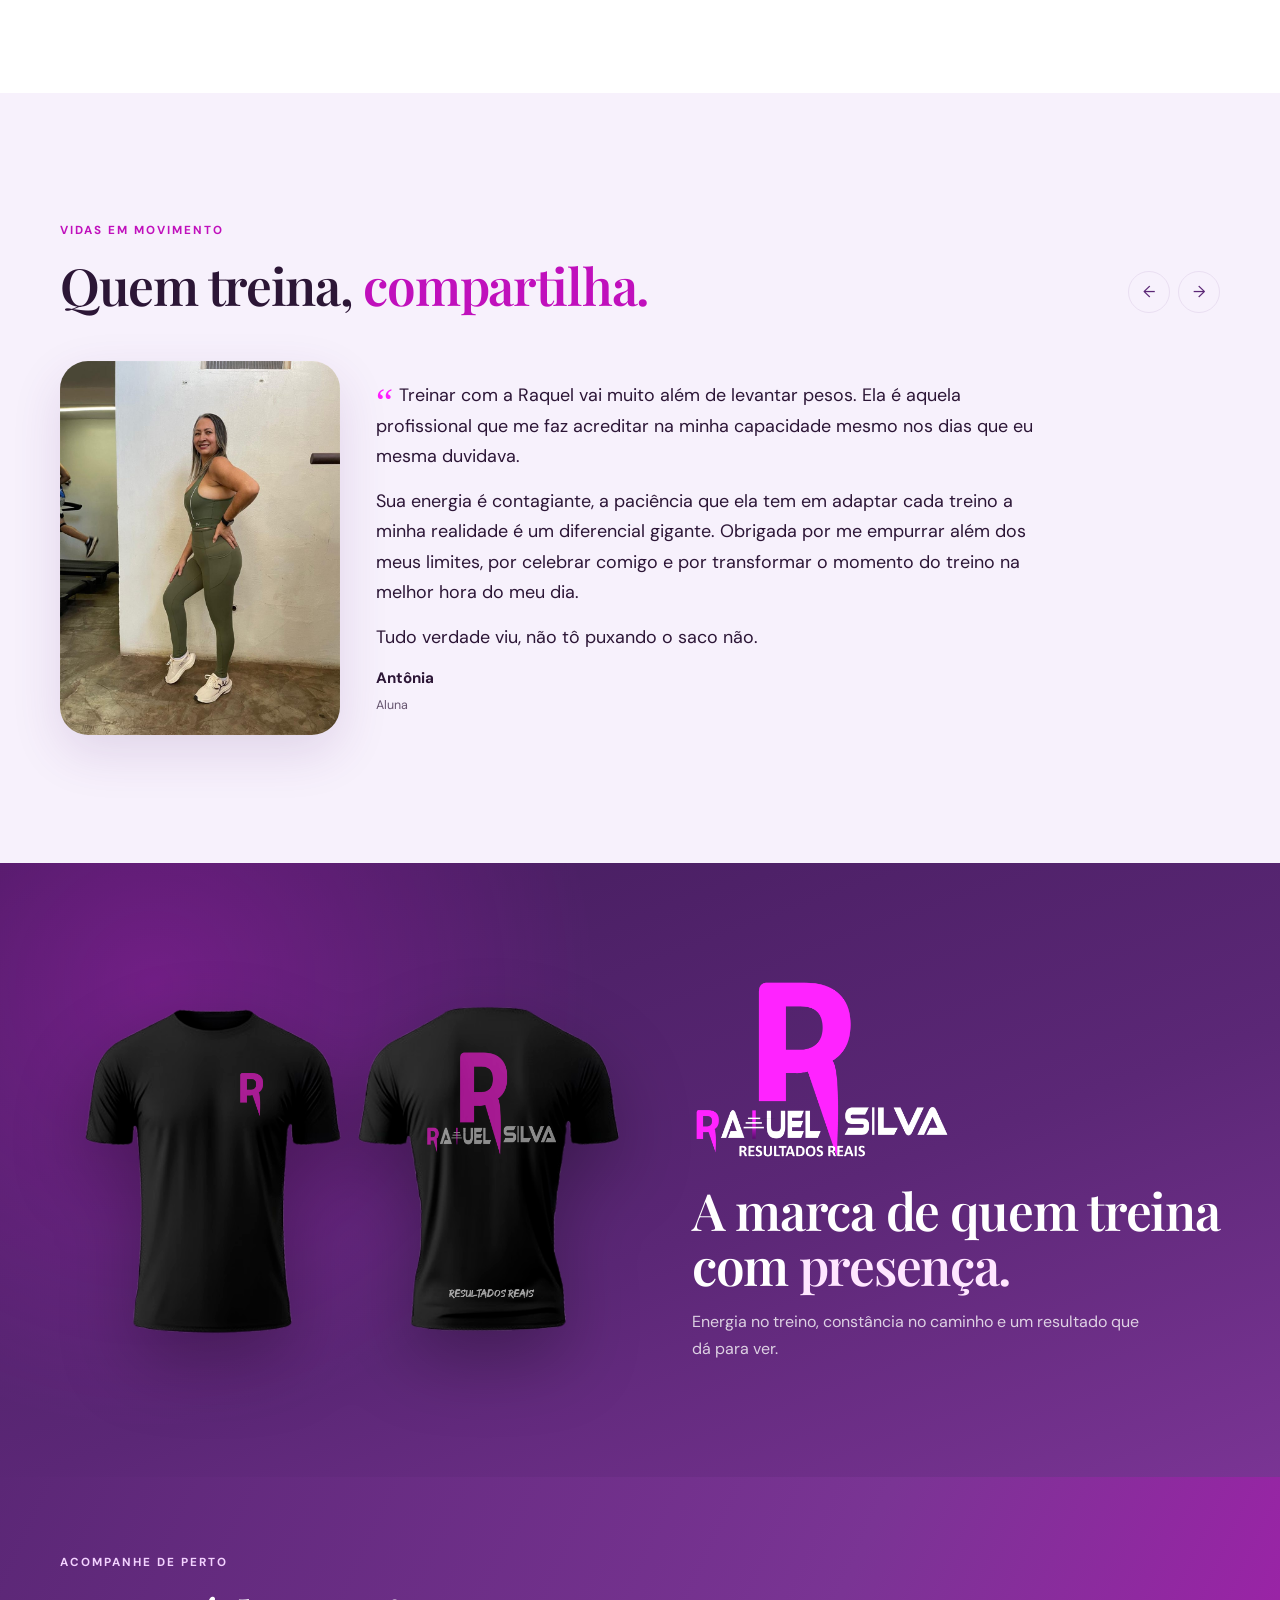
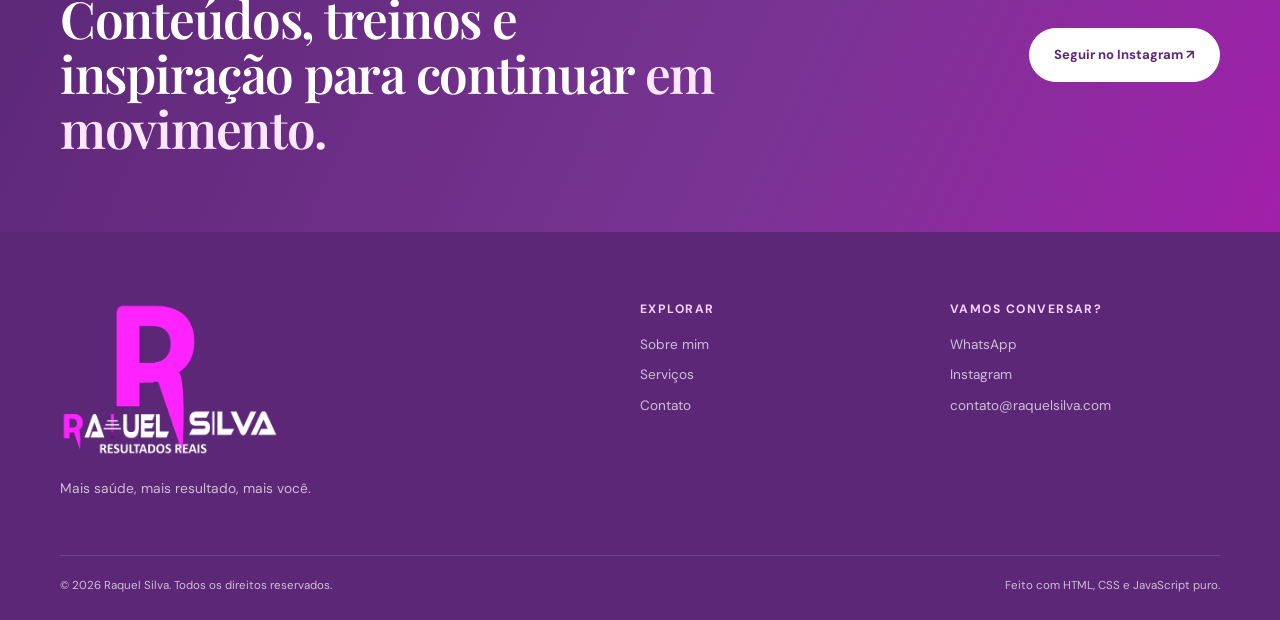
==== commit 1083b6a1: "Ajustes visuais e depoimentos" ====
--- a/index.html
+++ b/index.html
@@ -4,13 +4,14 @@
   <meta charset="UTF-8">
   <meta name="viewport" content="width=device-width, initial-scale=1.0">
   <meta name="description" content="Raquel Silva Personal Trainer: treinos inteligentes, Pilates, aulas coletivas e consultoria online em Novo Gama, Santa Maria, Gama e proximidades.">
-  <meta name="theme-color" content="#20302a">
+  <meta name="theme-color" content="#5b2776">
   <meta property="og:title" content="Raquel Silva | Personal Trainer">
   <meta property="og:description" content="Mais saúde, mais resultado, mais você.">
   <title>Raquel Silva | Personal Trainer</title>
   <link rel="preconnect" href="https://fonts.googleapis.com">
   <link rel="preconnect" href="https://fonts.gstatic.com" crossorigin>
   <link href="https://fonts.googleapis.com/css2?family=DM+Sans:wght@400;500;600;700&family=Playfair+Display:wght@600;700&display=swap" rel="stylesheet">
+  <link rel="icon" type="image/png" href="assets/images/brand/r.png">
   <link rel="stylesheet" href="assets/css/style.css">
   <link rel="stylesheet" href="assets/css/responsive.css">
   <script defer src="assets/js/main.js"></script>
@@ -20,7 +21,7 @@
   <a class="skip-link" href="#conteudo">Pular para o conteúdo</a>
   <header class="site-header" id="topo">
     <div class="container nav-wrapper">
-      <a class="brand" href="index.html" aria-label="Raquel Silva, página inicial"><span>Raquel Silva</span><small>PERSONAL TRAINER</small></a>
+      <a class="brand" href="index.html" aria-label="Raquel Silva, página inicial"><img class="brand-mark" src="assets/images/brand/r.png" alt=""><span class="brand-text"><span>Raquel Silva</span><small>PERSONAL TRAINER</small></span></a>
       <button class="menu-toggle" type="button" aria-expanded="false" aria-controls="menu-principal" aria-label="Abrir menu"><span></span><span></span><span></span></button>
       <nav class="main-nav" id="menu-principal" aria-label="Navegação principal">
         <a class="active" href="index.html">Início</a><a href="sobre.html">Sobre</a><a href="servicos.html">Serviços</a><a href="index.html#depoimentos">Depoimentos</a><a href="contato.html">Contato</a>
@@ -33,24 +34,23 @@
     <section class="hero section-dark">
       <div class="container hero-grid">
         <div class="hero-copy reveal">
-          <p class="eyebrow">Movimento com propósito</p>
-          <h1>Seu corpo em movimento. <em>Sua melhor versão</em> em construção.</h1>
-          <p class="hero-text">Treinos inteligentes, dinâmicos e eficazes para você cuidar da sua saúde, ganhar confiança e evoluir de forma consistente.</p>
-          <div class="button-group"><a class="button" data-whatsapp href="#">Fale comigo pelo WhatsApp <span>↗</span></a><a class="button button-ghost-light" href="sobre.html">Conheça meu trabalho</a></div>
+          <p class="eyebrow">Personal trainer</p>
+          <h1>Raquel Silva. <em>Resultados reais.</em></h1>
+          <p class="hero-text">Profissional de Educação Física dedicada a transformar vidas por meio da saúde, do movimento consciente e da superação diária de limites. Com sólida formação e vasta experiência em atendimento personalizado, sua metodologia une a precisão técnica do treinamento de força à energia de estratégias motivacionais de alto impacto, garantindo aulas eficientes, seguras e prazerosas.</p>
+          <div class="button-group"><a class="button" data-whatsapp href="#">Fale comigo pelo WhatsApp <span>↗</span></a><a class="button button-ghost-light" href="sobre.html">Conheça minha história</a></div>
           <div class="hero-proof"><strong>+ saúde</strong><span>•</span><strong>+ resultado</strong><span>•</span><strong>+ você</strong></div>
         </div>
-        <div class="hero-visual reveal" aria-label="Imagem ilustrativa de treino funcional">
-          <div class="image-frame"><img src="assets/images/raquel/raquel.jpg" alt="Mulher realizando exercício físico em um ambiente iluminado" fetchpriority="high"></div>
-          <div class="floating-card"><span class="spark">✦</span><div><strong>Treinos que<br>transformam</strong><small>com leveza e intenção</small></div></div>
-          <div class="circle-stamp">MOVE<br><span>•</span><br>BETTER</div>
+        <div class="hero-visual reveal">
+          <div class="image-frame"><img src="assets/images/raquel/raquel-principal.jpg" alt="Raquel Silva, personal trainer, sorrindo de braços cruzados" fetchpriority="high"></div>
+          <div class="floating-card"><img class="spark-mark" src="assets/images/brand/r.png" alt=""><div><strong>Treinos que<br>transformam</strong><small>com presença e resultado</small></div></div>
         </div>
       </div>
     </section>
 
     <section class="section intro-section">
       <div class="container two-columns align-center">
-        <div class="image-stack reveal"><div class="image-frame image-frame-small"><img src="assets/images/raquel/raquel_treinando.jpg" alt="Pessoa praticando exercício com atenção e equilíbrio" loading="lazy"></div><span class="vertical-label">SAÚDE • PRESENÇA • EVOLUÇÃO</span></div>
-        <div class="section-copy reveal"><p class="eyebrow">Olá, eu sou a Raquel</p><h2>Treinar pode ser uma experiência <em>mais humana.</em></h2><p>Meu propósito é ajudar pessoas a se movimentarem melhor, cuidarem da saúde e construírem uma relação mais positiva com o próprio corpo.</p><p>Com escuta, planejamento e acompanhamento próximo, cada treino se torna um passo possível em direção a uma rotina com mais energia e bem-estar.</p><a class="text-link" href="sobre.html">Conheça minha história <span>→</span></a></div>
+        <div class="image-stack reveal"><div class="image-frame image-frame-small"><img src="assets/images/raquel/raquel-principal.jpg" alt="Retrato de Raquel Silva, personal trainer" loading="lazy"></div><span class="vertical-label">SAÚDE • CONSTÂNCIA • RESULTADO</span></div>
+        <div class="section-copy reveal"><p class="eyebrow">Biografia</p><h2>Programas sob medida, longe de fórmula <em>pronta.</em></h2><p>Especialista em emagrecimento definitivo, definição corporal e ganho de massa magra, Raquel atua de forma oposta a rotinas genéricas e fórmulas milagrosas. Seu trabalho é fundamentado na individualidade de cada aluno, construindo programas sob medida que se adaptam à rotina real, promovendo saúde, constância e resultados de alta performance.</p><p>O acompanhamento é próximo: escuta, planejamento e treinos que cabem na vida real, para evoluir com segurança e prazer.</p><a class="text-link" href="sobre.html">Leia a história completa <span>→</span></a></div>
       </div>
     </section>
 
@@ -65,14 +65,73 @@
       </div>
     </section>
 
-    <section class="section philosophy-section"><div class="container philosophy-grid"><div class="section-copy reveal"><p class="eyebrow">O que guia meu trabalho</p><h2>Resultado que respeita o seu <em>ritmo.</em></h2><p>Não existe fórmula única. Existe um caminho construído com estratégia, consistência e respeito às suas necessidades.</p><ul class="check-list"><li>Atendimento humanizado</li><li>Metodologia dinâmica</li><li>Acompanhamento próximo</li><li>Foco em resultados sustentáveis</li></ul></div><div class="quote-card reveal"><span class="quote-mark">“</span><blockquote>Mais saúde, mais resultado, mais você.</blockquote><p>O primeiro passo começa quando você decide se colocar na sua própria agenda.</p><a class="button" data-whatsapp href="#">Quero começar</a></div></div></section>
+    <section class="section philosophy-section"><div class="container philosophy-grid"><div class="section-copy reveal"><p class="eyebrow">O que guia meu trabalho</p><h2>Resultado que respeita o seu <em>ritmo.</em></h2><p>Não existe fórmula única. Existe um caminho construído com estratégia, consistência e respeito às suas necessidades.</p><ul class="check-list"><li>Atendimento humanizado</li><li>Metodologia dinâmica</li><li>Acompanhamento próximo</li><li>Foco em resultados sustentáveis</li></ul></div><div class="quote-card reveal"><span class="quote-mark">“</span><blockquote>Mais saúde, mais resultado, mais você.</blockquote><img class="quote-sign" src="assets/images/brand/resultados-reais.png" alt="Resultados reais"><p>O primeiro passo começa quando você decide se colocar na sua própria agenda.</p><a class="button" data-whatsapp href="#">Quero começar</a></div></div></section>
 
     <section class="section section-soft" id="depoimentos"><div class="container"><div class="section-heading"><div><p class="eyebrow">Vidas em movimento</p><h2>Quem treina, <em>compartilha.</em></h2></div><div class="carousel-controls"><button class="carousel-button" data-carousel-prev aria-label="Depoimento anterior">←</button><button class="carousel-button" data-carousel-next aria-label="Próximo depoimento">→</button></div></div>
-      <div class="testimonials" data-carousel><article class="testimonial active"><p>“A Raquel me ajudou a encontrar uma rotina possível e prazerosa. Hoje me sinto mais confiante e presente no meu corpo.”</p><strong>Mariana Alves</strong><small>Treino personalizado · placeholder</small></article><article class="testimonial"><p>“As aulas são dinâmicas e acolhedoras. Saio de cada encontro com a sensação de que fiz algo por mim.”</p><strong>Camila Rocha</strong><small>Pilates · placeholder</small></article><article class="testimonial"><p>“O acompanhamento online trouxe organização para os meus treinos e respeitou completamente o meu ritmo.”</p><strong>Juliana Martins</strong><small>Consultoria online · placeholder</small></article></div><p class="placeholder-note">Os depoimentos acima são exemplos e devem ser substituídos por avaliações reais, com autorização.</p>
+      <div class="testimonials" data-carousel>
+        <article class="testimonial active">
+          <img class="testimonial-photo" src="assets/images/testimonials/antonia.jpg" alt="Antônia, aluna da Raquel Silva, na academia">
+          <div>
+            <div class="testimonial-text">
+              <p>Treinar com a Raquel vai muito além de levantar pesos. Ela é aquela profissional que me faz acreditar na minha capacidade mesmo nos dias que eu mesma duvidava.</p>
+              <p>Sua energia é contagiante, a paciência que ela tem em adaptar cada treino a minha realidade é um diferencial gigante. Obrigada por me empurrar além dos meus limites, por celebrar comigo e por transformar o momento do treino na melhor hora do meu dia.</p>
+              <p>Tudo verdade viu, não tô puxando o saco não.</p>
+            </div>
+            <strong>Antônia</strong>
+            <small>Aluna</small>
+          </div>
+        </article>
+        <article class="testimonial">
+          <img class="testimonial-photo" src="assets/images/testimonials/cristiane.jpg" alt="Cristiane, aluna da Raquel Silva, na academia">
+          <div>
+            <div class="testimonial-text">
+              <p>Treinar com a Raquel foi uma experiência que transformou muito mais do que o meu corpo. Ao longo desse processo, percebi mudanças na minha mentalidade, na minha disciplina, na minha autoestima e na forma como eu enxergava o exercício físico.</p>
+              <p>Ela me ensinou a respeitar meu processo, a acreditar mais no meu potencial e a entender que cada pequena evolução importa. Hoje me sinto mais forte, mais confiante e muito mais determinada. Sou muito grata por todo o acompanhamento e paciência que tem comigo nesse processo.</p>
+            </div>
+            <strong>Cristiane</strong>
+            <small>Aluna</small>
+          </div>
+        </article>
+        <article class="testimonial">
+          <img class="testimonial-photo" src="assets/images/testimonials/nalva.jpg" alt="Nalva, aluna da Raquel Silva, na academia">
+          <div>
+            <div class="testimonial-text">
+              <p>Quando comecei meus treinamentos com a personal, visava muito os benefícios que poderia ter no que diz respeito à saúde física.</p>
+              <p>Dada minha rotina cansativa, seria uma forma de sustentar literalmente a carga do dia a dia. Daí comecei a observar uma outra coisa que pouco se fala: a saúde mental. Observei que não era somente o físico, mas também o psicológico. Aí que entra um detalhe importantíssimo: o profissional que vai trabalhar isso em você.</p>
+              <p>E vamos falar a verdade?! A personal Raquel foi e é a pessoa perfeita para que eu pudesse chegar nesse patamar, tão bem tanto psicologicamente quanto fisicamente. São aulas que te levam ao limite e fazem você querer mais e mais, tudo isso com uma responsabilidade, com carisma, alegria e muita, mas muita dedicação mesmo por parte da Raquel.</p>
+              <p>Gostaria de deixar explícita minha gratidão pela pessoa que você é, Raquel, uma profissional que não mede esforços para trazer alegria com resultado. Não é sobre treinar ou chegar numa condição física adequada, é sobre o que fazemos no caminho para chegar onde queremos, e com toda certeza o caminho com a Raquel é muito mais divertido e com resultado garantido.</p>
+              <p>Obrigado.</p>
+            </div>
+            <strong>Nalva</strong>
+            <small>Aluna</small>
+          </div>
+        </article>
+        <article class="testimonial">
+          <img class="testimonial-photo" src="assets/images/testimonials/priscila.jpg" alt="Priscila, aluna da Raquel Silva, na academia">
+          <div>
+            <div class="testimonial-text">
+              <p>Desde que comecei a treinar com a Raquel, descobri o que é treinar de verdade, como nunca tinha feito antes. Ela falta me matar? Sim. Mas os resultados são incríveis. Às vezes, quando acontece de ter que treinar sem ela, eu vejo o quão difícil é treinar sozinha, criei dependência emocional. Obrigada, Raquel, por ser essa profissional incrível.</p>
+            </div>
+            <strong>Priscila</strong>
+            <small>Aluna</small>
+          </div>
+        </article>
+      </div>
     </div></section>
+
+    <section class="brand-band" aria-label="Identidade visual Raquel Silva">
+      <div class="container brand-band-grid">
+        <img class="brand-shirt" src="assets/images/brand/blusa.png" alt="Camiseta preta com o R rosa na frente e a logomarca Raquel Silva Resultados Reais nas costas">
+        <div>
+          <img class="brand-band-logo" src="assets/images/brand/logo.png" alt="Logomarca Raquel Silva Resultados Reais">
+          <h2>A marca de quem treina com <em>presença.</em></h2>
+          <p>Energia no treino, constância no caminho e um resultado que dá para ver.</p>
+        </div>
+      </div>
+    </section>
 
     <section class="instagram-banner"><div class="container instagram-content"><div><p class="eyebrow">Acompanhe de perto</p><h2>Conteúdos, treinos e inspiração para continuar <em>em movimento.</em></h2></div><a class="button button-light" data-instagram href="#" target="_blank" rel="noopener noreferrer">Seguir no Instagram ↗</a></div></section>
   </main>
-  <footer class="site-footer"><div class="container footer-grid"><div><a class="brand brand-light" href="index.html"><span>Raquel Silva</span><small>PERSONAL TRAINER</small></a><p>Mais saúde, mais resultado, mais você.</p></div><div><h3>Explorar</h3><a href="sobre.html">Sobre mim</a><a href="servicos.html">Serviços</a><a href="contato.html">Contato</a></div><div><h3>Vamos conversar?</h3><a data-whatsapp href="#">WhatsApp</a><a data-instagram href="#" target="_blank" rel="noopener noreferrer">Instagram</a><a href="mailto:contato@raquelsilva.com">contato@raquelsilva.com</a></div></div><div class="container footer-bottom"><span>© <span data-year></span> Raquel Silva. Todos os direitos reservados.</span><span>Feito com HTML, CSS e JavaScript puro.</span></div></footer>
+  <footer class="site-footer"><div class="container footer-grid"><div><a class="brand brand-light" href="index.html"><img class="brand-logo" src="assets/images/brand/logo.png" alt="Raquel Silva Resultados Reais"></a><p>Mais saúde, mais resultado, mais você.</p></div><div><h3>Explorar</h3><a href="sobre.html">Sobre mim</a><a href="servicos.html">Serviços</a><a href="contato.html">Contato</a></div><div><h3>Vamos conversar?</h3><a data-whatsapp href="#">WhatsApp</a><a data-instagram href="#" target="_blank" rel="noopener noreferrer">Instagram</a><a href="mailto:contato@raquelsilva.com">contato@raquelsilva.com</a></div></div><div class="container footer-bottom"><span>© <span data-year></span> Raquel Silva. Todos os direitos reservados.</span><span>Feito com HTML, CSS e JavaScript puro.</span></div></footer>
 </body>
 </html>
--- a/assets/css/style.css
+++ b/assets/css/style.css
@@ -1,3 +1,3 @@
-:root{--primary:#20302a;--primary-2:#2d4038;--secondary:#d9785f;--accent:#e9b69a;--bg:#fbf8f4;--surface:#fff;--soft:#f2ebe4;--text:#26302c;--muted:#737772;--line:#e5ddd5;--success:#25d366;--shadow:0 18px 50px rgba(32,48,42,.12);--radius:8px;--radius-lg:28px;--transition:250ms ease}*{box-sizing:border-box;margin:0;padding:0}html{scroll-behavior:smooth}body{background:var(--bg);color:var(--text);font-family:'DM Sans',sans-serif;font-size:16px;line-height:1.65;overflow-x:hidden}body.menu-open{overflow:hidden}img{display:block;max-width:100%;height:auto}a{color:inherit;text-decoration:none}button,input,textarea,select{font:inherit}button{cursor:pointer}h1,h2{font-family:'Playfair Display',serif;font-weight:600;line-height:1.08;letter-spacing:-.025em}h1{font-size:clamp(2.8rem,7vw,5.8rem)}h2{font-size:clamp(2.1rem,4vw,3.8rem)}h3{line-height:1.2}.container{width:min(1160px,calc(100% - 40px));margin-inline:auto}.narrow{max-width:780px}.section{padding:clamp(76px,10vw,140px) 0}.section-soft{background:var(--soft)}.section-dark{background:var(--primary);color:#fff}.center{text-align:center}.eyebrow{color:var(--secondary);font-size:.73rem;font-weight:700;letter-spacing:.17em;text-transform:uppercase;margin-bottom:18px}.section-dark .eyebrow{color:var(--accent)}em{color:var(--secondary);font-style:normal}.section-dark em{color:var(--accent)}.site-header{background:rgba(251,248,244,.94);border-bottom:1px solid transparent;position:sticky;top:0;z-index:20;transition:box-shadow var(--transition),background var(--transition)}.site-header.scrolled{box-shadow:0 8px 25px rgba(32,48,42,.08);border-color:var(--line)}.nav-wrapper{align-items:center;display:flex;justify-content:space-between;min-height:84px}.brand{display:flex;flex-direction:column;font-family:'Playfair Display',serif;font-size:1.45rem;line-height:1;color:var(--primary)}.brand small{color:var(--secondary);font-family:'DM Sans',sans-serif;font-size:.53rem;font-weight:700;letter-spacing:.16em;margin-top:7px}.brand-light{color:#fff}.main-nav{align-items:center;display:flex;gap:26px}.main-nav>a:not(.button){color:var(--muted);font-size:.88rem;font-weight:600;position:relative}.main-nav>a:not(.button):after{background:var(--secondary);bottom:-9px;content:'';height:2px;left:0;position:absolute;transform:scaleX(0);transform-origin:left;transition:transform var(--transition);width:100%}.main-nav>a:not(.button):hover,.main-nav>a.active{color:var(--primary)}.main-nav>a:hover:after,.main-nav>a.active:after{transform:scaleX(1)}.button{align-items:center;background:var(--secondary);border:1px solid var(--secondary);border-radius:99px;color:#fff;display:inline-flex;font-size:.82rem;font-weight:700;gap:10px;justify-content:center;padding:15px 24px;transition:transform var(--transition),background var(--transition),box-shadow var(--transition)}.button:hover{background:#c86650;box-shadow:0 10px 25px rgba(217,120,95,.25);transform:translateY(-2px)}.button-small{padding:11px 18px!important;color:#fff!important}.button-ghost-light{background:transparent;border-color:rgba(255,255,255,.35)}.button-ghost-light:hover{background:#fff;color:var(--primary)}.button-light{background:#fff;border-color:#fff;color:var(--primary)}.button-outline{background:transparent;border-color:var(--primary);color:var(--primary)}.button-outline:hover{background:var(--primary);color:#fff}.menu-toggle{background:none;border:0;display:none}.skip-link{background:var(--secondary);color:#fff;left:10px;padding:8px 14px;position:fixed;top:-100px;z-index:30}.skip-link:focus{top:10px}.hero{padding:clamp(70px,9vw,130px) 0 110px}.hero-grid{align-items:center;display:grid;gap:70px;grid-template-columns:1.05fr .95fr}.hero-copy h1{margin-bottom:26px;max-width:720px}.hero-text{color:rgba(255,255,255,.72);font-size:1.05rem;max-width:570px}.button-group{display:flex;flex-wrap:wrap;gap:12px;margin:34px 0}.hero-proof{align-items:center;color:var(--accent);display:flex;font-size:.75rem;gap:12px;letter-spacing:.08em;text-transform:uppercase}.hero-proof span{color:rgba(255,255,255,.35)}.hero-visual{position:relative}.image-frame{border-radius:var(--radius-lg);overflow:hidden}.hero-visual .image-frame{aspect-ratio:4/5;background:var(--primary-2);border:10px solid rgba(255,255,255,.12);box-shadow:var(--shadow);transform:rotate(3deg)}.hero-visual img{height:100%;object-fit:cover;width:100%}.floating-card{align-items:center;background:#fff;border-radius:12px;bottom:9%;box-shadow:var(--shadow);color:var(--primary);display:flex;gap:12px;left:-38px;padding:16px 20px;position:absolute}.floating-card strong{display:block;font-family:'Playfair Display',serif;font-size:1.15rem;line-height:1.15}.floating-card small{color:var(--muted);display:block;font-size:.69rem;margin-top:4px}.spark{color:var(--secondary);font-size:1.6rem}.circle-stamp{align-items:center;border:1px solid var(--accent);border-radius:50%;color:var(--accent);display:flex;flex-direction:column;font-size:.66rem;font-weight:700;height:92px;justify-content:center;letter-spacing:.12em;line-height:1.25;position:absolute;right:-20px;text-align:center;top:5%;width:92px}.circle-stamp span{font-size:1rem}.two-columns{display:grid;gap:clamp(45px,8vw,110px);grid-template-columns:1fr 1fr}.align-center{align-items:center}.image-stack{padding:20px 25px 20px 0;position:relative}.image-frame-small{aspect-ratio:4/5;max-width:460px}.image-frame-small img{height:100%;object-fit:cover;width:100%}.vertical-label{bottom:16px;color:var(--secondary);font-size:.68rem;font-weight:700;letter-spacing:.14em;position:absolute;right:-78px;transform:rotate(-90deg)}.section-copy h2{margin-bottom:24px}.section-copy p{color:var(--muted);margin-bottom:16px}.text-link{color:var(--primary);display:inline-flex;font-size:.85rem;font-weight:700;gap:12px;margin-top:16px}.text-link span{color:var(--secondary);font-size:1.1rem;transition:transform var(--transition)}.text-link:hover span{transform:translateX(5px)}.section-heading{align-items:end;display:flex;justify-content:space-between;margin-bottom:48px}.section-heading h2{max-width:650px}.services-grid{display:grid;gap:18px;grid-template-columns:repeat(4,1fr)}.service-card{background:var(--surface);border:1px solid transparent;border-radius:var(--radius);min-height:310px;padding:28px;position:relative;transition:transform var(--transition),box-shadow var(--transition)}.service-card:hover{box-shadow:var(--shadow);transform:translateY(-7px)}.card-number{color:var(--secondary);font-size:.72rem;font-weight:700;position:absolute;right:25px;top:24px}.service-icon{color:var(--secondary);font-size:2.2rem;margin:22px 0 28px}.service-card h3{font-size:1.22rem;margin-bottom:12px}.service-card p{color:var(--muted);font-size:.9rem;margin-bottom:22px}.service-card a{color:var(--primary);font-size:.8rem;font-weight:700}.philosophy-grid{align-items:center;display:grid;gap:80px;grid-template-columns:1fr 1fr}.check-list{display:grid;gap:14px;grid-template-columns:1fr 1fr;list-style:none;margin-top:28px}.check-list li{font-size:.88rem;font-weight:600;padding-left:27px;position:relative}.check-list li:before{color:var(--secondary);content:'✓';font-weight:700;left:0;position:absolute}.quote-card{background:var(--primary);border-radius:var(--radius-lg);color:#fff;padding:clamp(34px,6vw,70px);position:relative}.quote-mark{color:var(--accent);font-family:Georgia,serif;font-size:6rem;left:28px;line-height:1;position:absolute;top:15px}.quote-card blockquote{font-family:'Playfair Display',serif;font-size:clamp(2rem,4vw,3.2rem);line-height:1.13;margin:45px 0 20px}.quote-card p{color:rgba(255,255,255,.68);font-size:.9rem;margin-bottom:28px}.quote-card .button{background:var(--accent);border-color:var(--accent);color:var(--primary)}.carousel-controls{display:flex;gap:8px}.carousel-button{background:transparent;border:1px solid var(--line);border-radius:50%;color:var(--primary);height:42px;transition:all var(--transition);width:42px}.carousel-button:hover{background:var(--primary);color:#fff}.testimonials{min-height:180px;position:relative}.testimonial{display:none;max-width:800px}.testimonial.active{display:block}.testimonial p{font-family:'Playfair Display',serif;font-size:clamp(1.6rem,3vw,2.4rem);line-height:1.25;margin-bottom:26px}.testimonial strong,.testimonial small{display:block}.testimonial strong{font-size:.85rem}.testimonial small{color:var(--muted);font-size:.78rem;margin-top:4px}.placeholder-note{color:var(--muted);font-size:.7rem;margin-top:38px}.instagram-banner{background:var(--secondary);color:#fff;padding:76px 0}.instagram-content{align-items:center;display:flex;gap:30px;justify-content:space-between}.instagram-banner .eyebrow{color:var(--primary)}.instagram-banner h2{font-size:clamp(2rem,4vw,3.5rem);max-width:700px}.instagram-banner em{color:var(--primary)}.site-footer{background:var(--primary);color:rgba(255,255,255,.7);padding:70px 0 25px}.footer-grid{display:grid;gap:40px;grid-template-columns:2fr 1fr 1fr}.footer-grid p{font-size:.86rem;margin-top:20px}.footer-grid h3{color:var(--accent);font-size:.76rem;letter-spacing:.12em;margin-bottom:17px;text-transform:uppercase}.footer-grid>div>a:not(.brand){display:block;font-size:.85rem;margin:8px 0}.footer-grid>div>a:not(.brand):hover{color:#fff}.footer-bottom{border-top:1px solid rgba(255,255,255,.12);display:flex;font-size:.72rem;justify-content:space-between;margin-top:55px;padding-top:20px}.page-hero{padding:100px 0}.page-hero h1{max-width:800px}.page-hero p:not(.eyebrow){color:rgba(255,255,255,.7);font-size:1.05rem;margin-top:25px;max-width:620px}.values-grid{display:grid;gap:18px;grid-template-columns:repeat(4,1fr)}.value-card{background:#fff;border-radius:var(--radius);padding:30px}.value-card span,.detail-number{color:var(--secondary);font-size:.75rem;font-weight:700}.value-card h3{font-size:1.2rem;margin:35px 0 12px}.value-card p{color:var(--muted);font-size:.9rem}.cta-section{background:var(--accent);padding:100px 0}.cta-section h2{margin-bottom:16px}.cta-section p:not(.eyebrow){margin-bottom:28px}.service-details{display:grid;gap:0}.service-detail{border-bottom:1px solid var(--line);display:grid;gap:40px;grid-template-columns:80px 1fr;padding:60px 0}.service-detail:first-child{padding-top:0}.service-detail h2{font-size:clamp(2rem,4vw,3.4rem);margin:8px 0 18px}.service-detail>div:last-child>p:not(.eyebrow){color:var(--muted);max-width:760px}.detail-columns{display:grid;gap:28px;grid-template-columns:1fr 1fr;margin:30px 0}.detail-columns h3{font-size:.9rem;margin-bottom:7px}.detail-columns p{color:var(--muted);font-size:.88rem}.contact-grid{display:grid;gap:80px;grid-template-columns:.8fr 1.2fr}.contact-intro h2{margin-bottom:22px}.contact-intro>p:not(.eyebrow){color:var(--muted);margin-bottom:35px}.contact-line{align-items:center;border-bottom:1px solid var(--line);display:flex;gap:16px;padding:17px 0}.contact-icon{align-items:center;border:1px solid var(--accent);border-radius:50%;color:var(--secondary);display:flex;font-size:1.1rem;height:39px;justify-content:center;width:39px}.contact-line small,.contact-line strong{display:block}.contact-line small{color:var(--muted);font-size:.7rem}.contact-line strong{font-size:.9rem}.availability{display:grid;gap:4px;margin-top:30px}.availability strong{font-size:.78rem;text-transform:uppercase}.availability span{color:var(--muted);font-size:.8rem}.form-card{background:#fff;border-radius:var(--radius-lg);box-shadow:var(--shadow);padding:clamp(25px,4vw,48px)}.form-row{display:grid;gap:18px;grid-template-columns:1fr 1fr}.field{margin-bottom:19px}.field label{display:block;font-size:.8rem;font-weight:700;margin-bottom:7px}.field input,.field select,.field textarea{background:var(--bg);border:1px solid var(--line);border-radius:5px;color:var(--text);outline:none;padding:13px 14px;resize:vertical;width:100%}.field input:focus,.field select:focus,.field textarea:focus{border-color:var(--secondary);box-shadow:0 0 0 3px rgba(217,120,95,.12)}.field.invalid input,.field.invalid select,.field.invalid textarea{border-color:#bd4c4c}.field-error{color:#bd4c4c;display:block;font-size:.7rem;min-height:18px;margin-top:4px}.checkbox-field{align-items:flex-start;display:flex;font-size:.75rem;gap:9px;margin:4px 0}.checkbox-field input{accent-color:var(--secondary);margin-top:4px}.checkbox-field+.field-error{margin-left:24px}.form-feedback{font-size:.82rem;margin-top:17px}.form-feedback.success{color:#2a7c50}.form-feedback.error{color:#bd4c4c}
+:root{--pink:#ff1eff;--primary:#5b2776;--primary-2:#6e348c;--secondary:#c010bc;--accent:#f3d2ff;--bg:#fff;--surface:#fff;--soft:#f7f1fc;--text:#2c1636;--muted:#66556f;--line:#eadff2;--success:#25d366;--shadow:0 18px 50px rgba(91,39,118,.14);--radius:8px;--radius-lg:28px;--transition:250ms ease}*{box-sizing:border-box;margin:0;padding:0}html{scroll-behavior:smooth}body{background:var(--bg);color:var(--text);font-family:'DM Sans',sans-serif;font-size:16px;line-height:1.65;overflow-x:hidden}body.menu-open{overflow:hidden}img{display:block;max-width:100%;height:auto}a{color:inherit;text-decoration:none}button,input,textarea,select{font:inherit}button{cursor:pointer}h1,h2{font-family:'Playfair Display',serif;font-weight:600;line-height:1.08;letter-spacing:-.025em}h1{font-size:clamp(2.8rem,7vw,5.8rem)}h2{font-size:clamp(2.1rem,4vw,3.8rem)}h3{line-height:1.2}.container{width:min(1160px,calc(100% - 40px));margin-inline:auto}.narrow{max-width:780px}.section{padding:clamp(76px,10vw,140px) 0}.section-soft{background:var(--soft)}.section-dark{background:var(--primary);color:#fff}.center{text-align:center}.eyebrow{color:var(--secondary);font-size:.73rem;font-weight:700;letter-spacing:.17em;text-transform:uppercase;margin-bottom:18px}.section-dark .eyebrow{color:var(--accent)}em{color:var(--secondary);font-style:normal}.section-dark em{color:#ff8ef6}.site-header{background:#fff;border-bottom:1px solid transparent;position:sticky;top:0;z-index:20;transition:box-shadow var(--transition),background var(--transition)}.site-header.scrolled{box-shadow:0 8px 25px rgba(91,39,118,.08);border-color:var(--line)}.nav-wrapper{align-items:center;display:flex;justify-content:space-between;min-height:84px}.brand{align-items:center;color:var(--primary);display:flex;flex-direction:row;font-family:'Playfair Display',serif;font-size:1.35rem;gap:10px;line-height:1}.brand-text{display:flex;flex-direction:column}.brand-mark{height:54px;object-fit:contain;width:auto}.brand-logo{display:block;height:auto;width:min(220px,68vw)}.brand small{color:var(--secondary);font-family:'DM Sans',sans-serif;font-size:.53rem;font-weight:700;letter-spacing:.16em;margin-top:7px}.brand-light{color:#fff}.main-nav{align-items:center;display:flex;gap:26px}.main-nav>a:not(.button){color:var(--muted);font-size:.88rem;font-weight:600;position:relative}.main-nav>a:not(.button):after{background:var(--secondary);bottom:-9px;content:'';height:2px;left:0;position:absolute;transform:scaleX(0);transform-origin:left;transition:transform var(--transition);width:100%}.main-nav>a:not(.button):hover,.main-nav>a.active{color:var(--primary)}.main-nav>a:hover:after,.main-nav>a.active:after{transform:scaleX(1)}.button{align-items:center;background:var(--secondary);border:1px solid var(--secondary);border-radius:99px;color:#fff;display:inline-flex;font-size:.82rem;font-weight:700;gap:10px;justify-content:center;padding:15px 24px;transition:transform var(--transition),background var(--transition),box-shadow var(--transition)}.button:hover{background:#8e0a8a;box-shadow:0 10px 25px rgba(192,16,188,.28);transform:translateY(-2px)}.button-small{padding:11px 18px!important;color:#fff!important}.button-ghost-light{background:transparent;border-color:rgba(255,255,255,.35)}.button-ghost-light:hover{background:#fff;color:var(--primary)}.button-light{background:#fff;border-color:#fff;color:var(--primary)}.button-outline{background:transparent;border-color:var(--primary);color:var(--primary)}.button-outline:hover{background:var(--primary);color:#fff}.menu-toggle{background:none;border:0;display:none}.skip-link{background:var(--secondary);color:#fff;left:10px;padding:8px 14px;position:fixed;top:-100px;z-index:30}.skip-link:focus{top:10px}.hero{padding:clamp(70px,9vw,130px) 0 110px}.hero-grid{align-items:center;display:grid;gap:70px;grid-template-columns:1.05fr .95fr}.hero-copy h1{margin-bottom:26px;max-width:720px}.hero-text{color:rgba(255,255,255,.72);font-size:1.05rem;max-width:570px}.button-group{display:flex;flex-wrap:wrap;gap:12px;margin:34px 0}.hero-proof{align-items:center;color:var(--accent);display:flex;font-size:.75rem;gap:12px;letter-spacing:.08em;text-transform:uppercase}.hero-proof span{color:rgba(255,255,255,.35)}.hero-visual{position:relative}.image-frame{border-radius:var(--radius-lg);overflow:hidden}.hero-visual .image-frame{aspect-ratio:20/21;background:#fff;border:10px solid rgba(255,255,255,.72);box-shadow:var(--shadow),0 0 0 1px rgba(255,30,255,.28);transform:rotate(2deg)}.hero-visual img{background:#fff;height:100%;object-fit:contain;object-position:center bottom;width:100%}.spark-mark{height:34px;width:34px}.floating-card{align-items:center;background:#fff;border-radius:12px;bottom:9%;box-shadow:var(--shadow);color:var(--primary);display:flex;gap:12px;left:-38px;padding:16px 20px;position:absolute}.floating-card strong{display:block;font-family:'Playfair Display',serif;font-size:1.15rem;line-height:1.15}.floating-card small{color:var(--muted);display:block;font-size:.69rem;margin-top:4px}.spark{color:var(--secondary);font-size:1.6rem}.circle-stamp{align-items:center;border:1px solid var(--accent);border-radius:50%;color:var(--accent);display:flex;flex-direction:column;font-size:.58rem;font-weight:700;height:112px;justify-content:center;letter-spacing:.04em;line-height:1.25;position:absolute;right:-20px;text-align:center;top:5%;width:112px}.circle-stamp span{font-size:1rem}.two-columns{display:grid;gap:clamp(45px,8vw,110px);grid-template-columns:1fr 1fr}.align-center{align-items:center}.image-stack{padding:20px 25px 20px 0;position:relative}.image-frame-small{aspect-ratio:4/5;max-width:460px}.image-frame-small img{background:#fff;height:100%;object-fit:contain;object-position:center bottom;width:100%}.intro-section{background:var(--soft)}.intro-section .image-frame-small{aspect-ratio:auto;background:#fff}.intro-section .image-frame-small img{height:auto}.vertical-label{bottom:16px;color:var(--secondary);font-size:.68rem;font-weight:700;letter-spacing:.14em;position:absolute;right:-78px;transform:rotate(-90deg)}.section-copy h2{margin-bottom:24px}.section-copy p{color:var(--muted);margin-bottom:16px}.text-link{color:var(--primary);display:inline-flex;font-size:.85rem;font-weight:700;gap:12px;margin-top:16px}.text-link span{color:var(--secondary);font-size:1.1rem;transition:transform var(--transition)}.text-link:hover span{transform:translateX(5px)}.section-heading{align-items:end;display:flex;justify-content:space-between;margin-bottom:48px}.section-heading h2{max-width:650px}.services-grid{display:grid;gap:18px;grid-template-columns:repeat(4,1fr)}.service-card{background:var(--surface);border:1px solid transparent;border-radius:var(--radius);min-height:310px;padding:28px;position:relative;transition:transform var(--transition),box-shadow var(--transition)}.service-card:hover{box-shadow:var(--shadow);transform:translateY(-7px)}.card-number{color:var(--secondary);font-size:.72rem;font-weight:700;position:absolute;right:25px;top:24px}.service-icon{color:var(--secondary);font-size:2.2rem;margin:22px 0 28px}.service-card h3{font-size:1.22rem;margin-bottom:12px}.service-card p{color:var(--muted);font-size:.9rem;margin-bottom:22px}.service-card a{color:var(--primary);font-size:.8rem;font-weight:700}.philosophy-grid{align-items:center;display:grid;gap:80px;grid-template-columns:1fr 1fr}.check-list{display:grid;gap:14px;grid-template-columns:1fr 1fr;list-style:none;margin-top:28px}.check-list li{font-size:.88rem;font-weight:600;padding-left:27px;position:relative}.check-list li:before{color:var(--secondary);content:'✓';font-weight:700;left:0;position:absolute}.quote-card{background:var(--primary);border-radius:var(--radius-lg);color:#fff;padding:clamp(34px,6vw,70px);position:relative}.quote-mark{color:var(--accent);font-family:Georgia,serif;font-size:6rem;left:28px;line-height:1;position:absolute;top:15px}.quote-card blockquote{font-family:'Playfair Display',serif;font-size:clamp(2rem,4vw,3.2rem);line-height:1.13;margin:45px 0 20px}.quote-card p{color:rgba(255,255,255,.68);font-size:.9rem;margin-bottom:28px}.quote-card .button{background:var(--accent);border-color:var(--accent);color:var(--primary)}.carousel-controls{display:flex;gap:8px}.carousel-button{background:transparent;border:1px solid var(--line);border-radius:50%;color:var(--primary);height:42px;transition:all var(--transition);width:42px}.carousel-button:hover{background:var(--primary);color:#fff}.testimonials{min-height:280px;position:relative}.testimonial{display:none;max-width:980px}.testimonial.active{align-items:center;display:grid;gap:36px;grid-template-columns:minmax(180px,280px) 1fr}.testimonial-photo{aspect-ratio:3/4;border-radius:var(--radius-lg);box-shadow:var(--shadow);height:100%;object-fit:cover;object-position:center 16%;width:100%}.testimonial-text p{color:var(--text);font-size:clamp(1rem,1.5vw,1.12rem);line-height:1.7;margin-bottom:14px}.testimonial-text p:first-child:before{color:var(--pink);content:'“';font-family:Georgia,serif;font-size:2.4rem;line-height:0;margin-right:6px;position:relative;top:.35em}.testimonial strong,.testimonial small{display:block}.testimonial strong{font-size:.95rem;margin-top:8px}.testimonial small{color:var(--muted);font-size:.78rem;margin-top:4px}.quote-sign{display:block;height:auto;margin:8px 0 18px;width:min(190px,70%)}.brand-band{background:radial-gradient(circle at 12% 20%,rgba(255,30,255,.22),transparent 36%),linear-gradient(160deg,#431c5c,#5b2776 58%,#7a3494);color:#fff;padding:clamp(72px,9vw,120px) 0}.brand-band-grid{align-items:center;display:grid;gap:48px;grid-template-columns:1.05fr .95fr}.brand-band img.brand-shirt{display:block;filter:drop-shadow(0 28px 36px rgba(0,0,0,.28));margin-inline:auto;max-width:560px;width:100%}.brand-band-logo{margin-bottom:22px;width:min(260px,80%)}.brand-band h2{margin-bottom:16px}.brand-band p{color:rgba(255,255,255,.78);max-width:460px}.brand-band em{color:#ffe6ff}.portrait-wrap{position:relative}.portrait-badge{background:var(--primary);border-radius:18px;bottom:22px;box-shadow:var(--shadow);left:22px;padding:10px 14px;position:absolute}.portrait-badge img{display:block;width:148px}.contact-person{align-items:center;display:flex;gap:14px;margin-bottom:8px}.contact-person img{border:3px solid var(--accent);border-radius:50%;height:76px;object-fit:cover;object-position:center 18%;width:76px}.contact-person strong{display:block;font-size:1rem}.contact-person span{color:var(--secondary);font-size:.72rem;font-weight:700;letter-spacing:.12em;text-transform:uppercase}.instagram-banner{background:linear-gradient(115deg,#5b2776 0%,#7a3494 62%,#c010bc 130%);color:#fff;padding:76px 0}.instagram-content{align-items:center;display:flex;gap:30px;justify-content:space-between}.instagram-banner .eyebrow{color:var(--accent)}.instagram-banner h2{font-size:clamp(2rem,4vw,3.5rem);max-width:700px}.instagram-banner em{color:#ffe6ff}.site-footer{background:var(--primary);color:rgba(255,255,255,.7);padding:70px 0 25px}.footer-grid{display:grid;gap:40px;grid-template-columns:2fr 1fr 1fr}.footer-grid p{font-size:.86rem;margin-top:20px}.footer-grid h3{color:var(--accent);font-size:.76rem;letter-spacing:.12em;margin-bottom:17px;text-transform:uppercase}.footer-grid>div>a:not(.brand){display:block;font-size:.85rem;margin:8px 0}.footer-grid>div>a:not(.brand):hover{color:#fff}.footer-bottom{border-top:1px solid rgba(255,255,255,.12);display:flex;font-size:.72rem;justify-content:space-between;margin-top:55px;padding-top:20px}.page-hero{padding:100px 0}.page-hero h1{max-width:800px}.page-hero p:not(.eyebrow){color:rgba(255,255,255,.7);font-size:1.05rem;margin-top:25px;max-width:620px}.values-grid{display:grid;gap:18px;grid-template-columns:repeat(4,1fr)}.value-card{background:#fff;border-radius:var(--radius);padding:30px}.value-card span,.detail-number{color:var(--secondary);font-size:.75rem;font-weight:700}.value-card h3{font-size:1.2rem;margin:35px 0 12px}.value-card p{color:var(--muted);font-size:.9rem}.cta-section{background:var(--accent);padding:100px 0}.cta-section h2{margin-bottom:16px}.cta-section p:not(.eyebrow){margin-bottom:28px}.service-details{display:grid;gap:0}.service-detail{border-bottom:1px solid var(--line);display:grid;gap:40px;grid-template-columns:80px 1fr;padding:60px 0}.service-detail:first-child{padding-top:0}.service-detail h2{font-size:clamp(2rem,4vw,3.4rem);margin:8px 0 18px}.service-detail>div:last-child>p:not(.eyebrow){color:var(--muted);max-width:760px}.detail-columns{display:grid;gap:28px;grid-template-columns:1fr 1fr;margin:30px 0}.detail-columns h3{font-size:.9rem;margin-bottom:7px}.detail-columns p{color:var(--muted);font-size:.88rem}.contact-grid{display:grid;gap:80px;grid-template-columns:.8fr 1.2fr}.contact-intro h2{margin-bottom:22px}.contact-intro>p:not(.eyebrow){color:var(--muted);margin-bottom:35px}.contact-line{align-items:center;border-bottom:1px solid var(--line);display:flex;gap:16px;padding:17px 0}.contact-icon{align-items:center;border:1px solid var(--accent);border-radius:50%;color:var(--secondary);display:flex;font-size:1.1rem;height:39px;justify-content:center;width:39px}.contact-line small,.contact-line strong{display:block}.contact-line small{color:var(--muted);font-size:.7rem}.contact-line strong{font-size:.9rem}.availability{display:grid;gap:4px;margin-top:30px}.availability strong{font-size:.78rem;text-transform:uppercase}.availability span{color:var(--muted);font-size:.8rem}.form-card{background:#fff;border-radius:var(--radius-lg);box-shadow:var(--shadow);padding:clamp(25px,4vw,48px)}.form-row{display:grid;gap:18px;grid-template-columns:1fr 1fr}.field{margin-bottom:19px}.field label{display:block;font-size:.8rem;font-weight:700;margin-bottom:7px}.field input,.field select,.field textarea{background:var(--bg);border:1px solid var(--line);border-radius:5px;color:var(--text);outline:none;padding:13px 14px;resize:vertical;width:100%}.field input:focus,.field select:focus,.field textarea:focus{border-color:var(--secondary);box-shadow:0 0 0 3px rgba(192,16,188,.16)}.field.invalid input,.field.invalid select,.field.invalid textarea{border-color:#bd4c4c}.field-error{color:#bd4c4c;display:block;font-size:.7rem;min-height:18px;margin-top:4px}.checkbox-field{align-items:flex-start;display:flex;font-size:.75rem;gap:9px;margin:4px 0}.checkbox-field input{accent-color:var(--secondary);margin-top:4px}.checkbox-field+.field-error{margin-left:24px}.form-feedback{font-size:.82rem;margin-top:17px}.form-feedback.success{color:#2a7c50}.form-feedback.error{color:#bd4c4c}
 
 .reveal{opacity:0;transform:translateY(18px);transition:opacity .7s ease,transform .7s ease}.reveal.is-visible{opacity:1;transform:none}
--- a/assets/css/responsive.css
+++ b/assets/css/responsive.css
@@ -1,4 +1,4 @@
 @media (max-width:960px){.main-nav{gap:15px}.services-grid,.values-grid{grid-template-columns:repeat(2,1fr)}.hero-grid{gap:45px}.philosophy-grid{gap:45px}.contact-grid{gap:45px}}
-@media (max-width:760px){.container{width:min(100% - 32px,560px)}.nav-wrapper{min-height:72px}.menu-toggle{display:flex;flex-direction:column;gap:5px;padding:8px;position:relative;z-index:22}.menu-toggle span{background:var(--primary);display:block;height:2px;transition:transform var(--transition),opacity var(--transition);width:24px}.menu-toggle[aria-expanded=true] span:nth-child(1){transform:translateY(7px) rotate(45deg)}.menu-toggle[aria-expanded=true] span:nth-child(2){opacity:0}.menu-toggle[aria-expanded=true] span:nth-child(3){transform:translateY(-7px) rotate(-45deg)}.main-nav{align-items:flex-start;background:var(--bg);flex-direction:column;gap:0;height:calc(100vh - 72px);left:0;padding:30px 24px;position:fixed;top:72px;transform:translateX(100%);transition:transform var(--transition);width:100%;z-index:21}.main-nav.open{transform:translateX(0)}.main-nav>a:not(.button){border-bottom:1px solid var(--line);font-size:1.1rem;padding:15px 0;width:100%}.main-nav>a:not(.button):after{display:none}.main-nav .button{margin-top:25px;width:100%}.hero{padding:70px 0 90px}.hero-grid,.two-columns,.philosophy-grid,.contact-grid{grid-template-columns:1fr}.hero-copy h1{font-size:clamp(2.7rem,13vw,4.3rem)}.hero-visual{margin:20px auto 0;max-width:480px;width:90%}.floating-card{bottom:8%;left:-15px}.circle-stamp{right:-14px}.section{padding:75px 0}.image-stack{margin:0 auto;max-width:450px;width:90%}.section-heading{align-items:flex-start;flex-direction:column;gap:18px}.desktop-only{display:none}.services-grid,.values-grid{grid-template-columns:1fr 1fr}.service-card{min-height:260px;padding:23px}.service-icon{margin:15px 0 20px}.check-list{grid-template-columns:1fr}.quote-card{margin-top:20px}.instagram-content{align-items:flex-start;flex-direction:column}.instagram-content .button{width:100%}.footer-grid{grid-template-columns:1fr 1fr}.footer-grid>div:first-child{grid-column:1/-1}.footer-bottom{flex-direction:column;gap:8px}.page-hero{padding:76px 0}.service-detail{gap:16px;grid-template-columns:45px 1fr;padding:45px 0}.detail-columns{grid-template-columns:1fr}.form-row{grid-template-columns:1fr}}
+@media (max-width:760px){.testimonial.active,.brand-band-grid{grid-template-columns:1fr}.testimonial-photo{max-width:280px}.portrait-badge{left:12px;bottom:12px}.portrait-badge img{width:120px}.brand-band-logo{width:min(220px,70%)}.container{width:min(100% - 32px,560px)}.nav-wrapper{min-height:72px}.menu-toggle{display:flex;flex-direction:column;gap:5px;padding:8px;position:relative;z-index:22}.menu-toggle span{background:var(--primary);display:block;height:2px;transition:transform var(--transition),opacity var(--transition);width:24px}.menu-toggle[aria-expanded=true] span:nth-child(1){transform:translateY(7px) rotate(45deg)}.menu-toggle[aria-expanded=true] span:nth-child(2){opacity:0}.menu-toggle[aria-expanded=true] span:nth-child(3){transform:translateY(-7px) rotate(-45deg)}.main-nav{align-items:flex-start;background:var(--bg);flex-direction:column;gap:0;height:calc(100vh - 72px);left:0;padding:30px 24px;position:fixed;top:72px;transform:translateX(100%);transition:transform var(--transition);width:100%;z-index:21}.main-nav.open{transform:translateX(0)}.main-nav>a:not(.button){border-bottom:1px solid var(--line);font-size:1.1rem;padding:15px 0;width:100%}.main-nav>a:not(.button):after{display:none}.main-nav .button{margin-top:25px;width:100%}.hero{padding:70px 0 90px}.hero-grid,.two-columns,.philosophy-grid,.contact-grid{grid-template-columns:1fr}.hero-copy h1{font-size:clamp(2.7rem,13vw,4.3rem)}.hero-visual{margin:8px auto 28px;max-width:420px;order:-1;width:88%}.circle-stamp{display:none}.floating-card{bottom:8px;left:8px;max-width:78%;padding:8px 10px}.spark-mark{height:28px;width:auto}.floating-card strong{font-size:.95rem}.circle-stamp{right:-14px}.section{padding:75px 0}.image-stack{margin:0 auto;max-width:450px;width:90%}.section-heading{align-items:flex-start;flex-direction:column;gap:18px}.desktop-only{display:none}.services-grid,.values-grid{grid-template-columns:1fr 1fr}.service-card{min-height:260px;padding:23px}.service-icon{margin:15px 0 20px}.check-list{grid-template-columns:1fr}.quote-card{margin-top:20px}.instagram-content{align-items:flex-start;flex-direction:column}.instagram-content .button{width:100%}.footer-grid{grid-template-columns:1fr 1fr}.footer-grid>div:first-child{grid-column:1/-1}.footer-bottom{flex-direction:column;gap:8px}.page-hero{padding:76px 0}.service-detail{gap:16px;grid-template-columns:45px 1fr;padding:45px 0}.detail-columns{grid-template-columns:1fr}.form-row{grid-template-columns:1fr}}
 @media (max-width:420px){.services-grid,.values-grid{grid-template-columns:1fr}.service-card{min-height:0}.hero-proof{font-size:.65rem;gap:7px}.floating-card{padding:12px 14px}.floating-card strong{font-size:1rem}.circle-stamp{height:76px;width:76px}.footer-grid{grid-template-columns:1fr}.footer-grid>div:first-child{grid-column:auto}.button-group .button{width:100%}}
 @media (prefers-reduced-motion:reduce){html{scroll-behavior:auto}*,*:before,*:after{animation-duration:.01ms!important;animation-iteration-count:1!important;scroll-behavior:auto!important;transition-duration:.01ms!important}}
